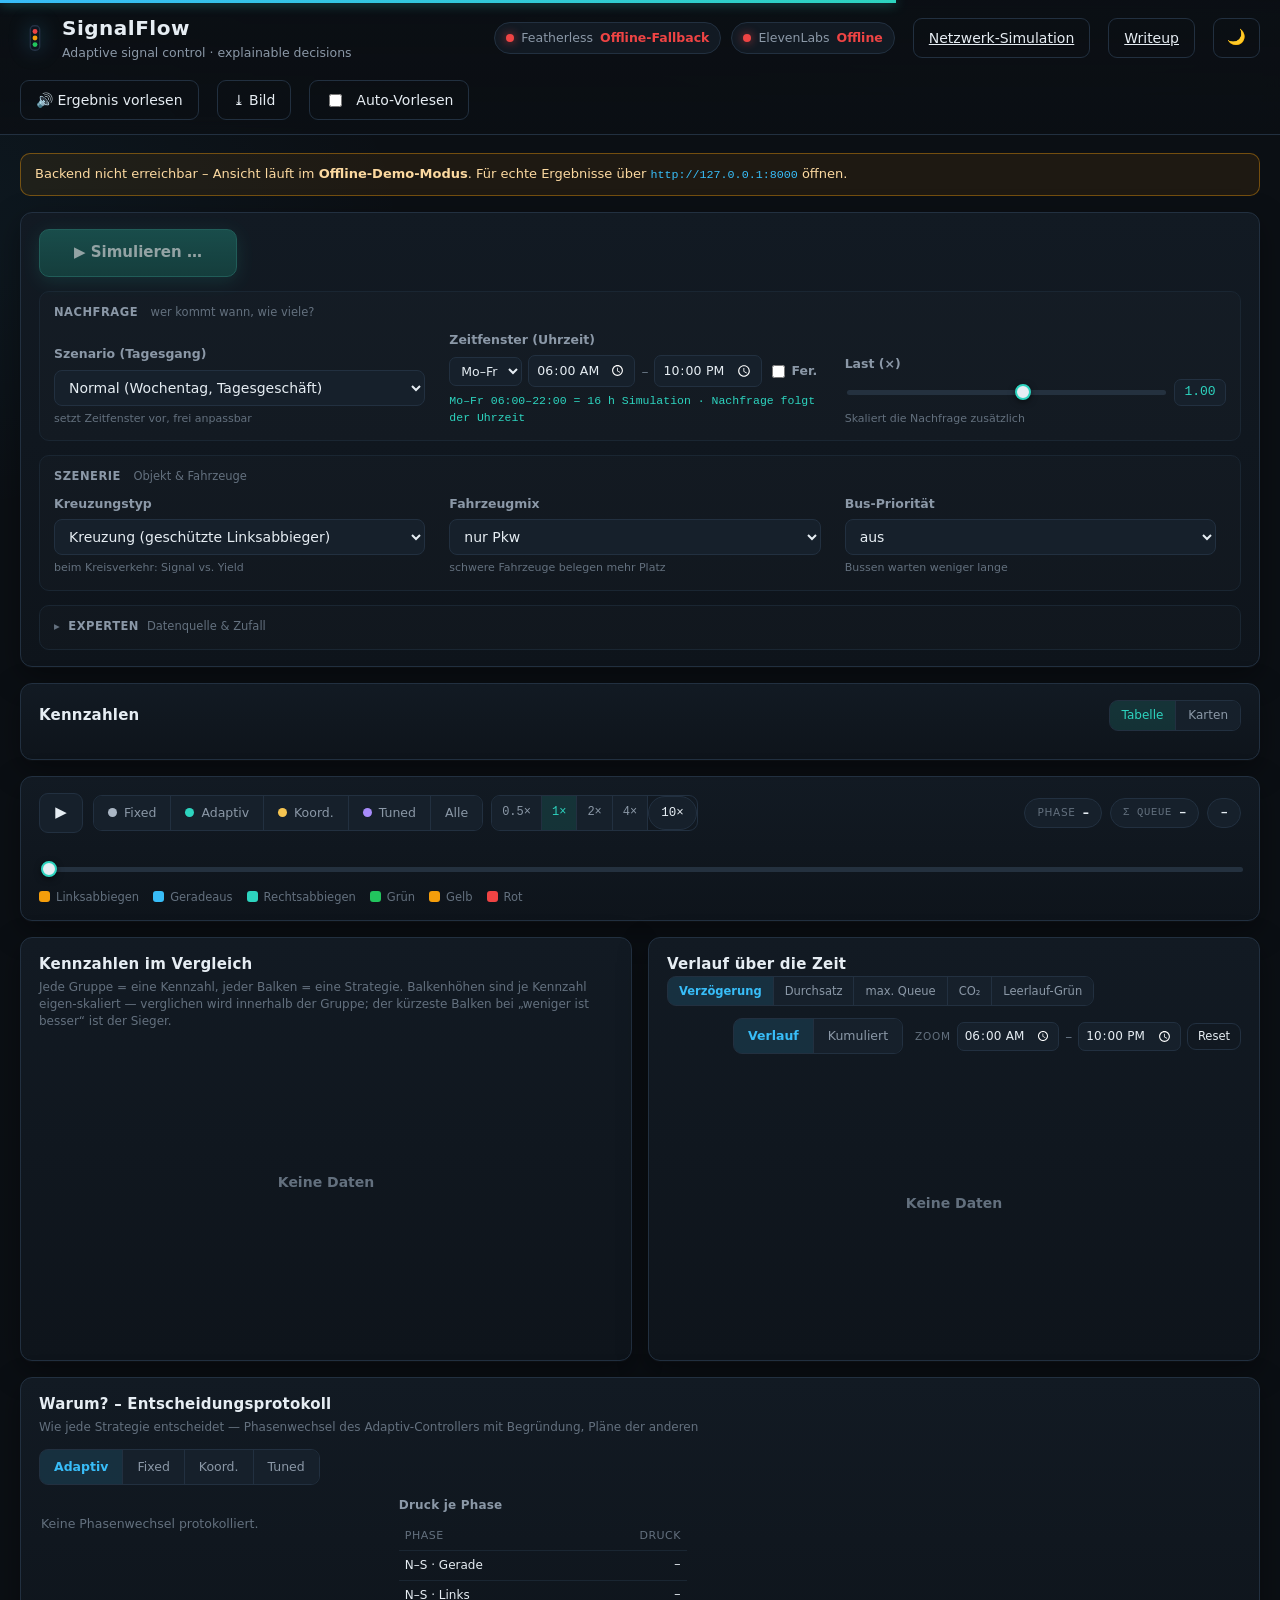
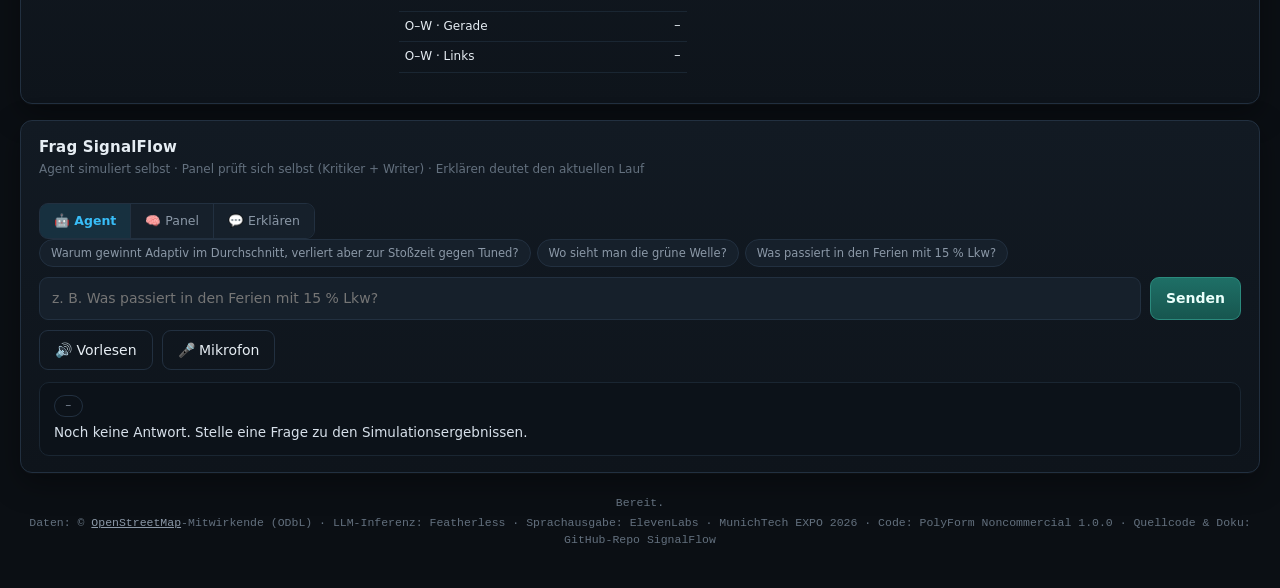
==== web/index.html @ 42717aee "Revert chart-card filter chips to canvas legends Per feedback the plain canvas legends look better; " ====
<!DOCTYPE html>
<html lang="de">
<head>
<meta charset="utf-8" />
<meta name="viewport" content="width=device-width, initial-scale=1" />
<title>SignalFlow · Adaptive Signal Control</title>
<!-- No external assets: everything is local (.css / .js), works fully offline. -->
<link rel="stylesheet" href="styles.css" />
<link rel="icon" href="data:image/svg+xml,%3Csvg xmlns='http://www.w3.org/2000/svg' viewBox='0 0 32 32'%3E%3Crect x='11' y='3' width='10' height='26' rx='4' fill='%230e1620' stroke='%23243244' stroke-width='1.5'/%3E%3Ccircle cx='16' cy='9' r='2.6' fill='%23ef4444'/%3E%3Ccircle cx='16' cy='16' r='2.6' fill='%23f59e0b'/%3E%3Ccircle cx='16' cy='23' r='2.6' fill='%2322c55e'/%3E%3C/svg%3E" />
</head>
<body>

<!-- Thin top loading indicator (shown while a simulation is running) -->
<div id="loading-bar" class="loading-bar hidden" aria-hidden="true"></div>

<!-- ============================ HEADER ============================ -->
<header class="topbar">
  <div class="brand">
    <span class="logo" aria-hidden="true">
      <svg viewBox="0 0 32 32" width="30" height="30">
        <rect x="11" y="3" width="10" height="26" rx="4" fill="#0e1620" stroke="#243244" stroke-width="1.5"/>
        <circle cx="16" cy="9"  r="2.6" fill="#ef4444"/>
        <circle cx="16" cy="16" r="2.6" fill="#f59e0b"/>
        <circle cx="16" cy="23" r="2.6" fill="#22c55e"/>
      </svg>
    </span>
    <div class="brand-text">
      <h1>SignalFlow</h1>
      <p class="sub">Adaptive signal control · explainable decisions</p>
    </div>
  </div>

  <div class="status" aria-label="Verbindungsstatus">
    <span class="badge" id="badge-featherless" title="Featherless LLM Status">
      <i class="dot"></i><span class="badge-label">Featherless</span><b class="badge-state">…</b>
    </span>
    <span class="badge" id="badge-elevenlabs" title="ElevenLabs TTS Status">
      <i class="dot"></i><span class="badge-label">ElevenLabs</span><b class="badge-state">…</b>
    </span>
  </div>

  <a class="btn ghost" href="network.html">Netzwerk-Simulation</a>
  <a class="btn ghost" href="writeup.html">Writeup</a>
  <button id="btn-theme" class="btn ghost icon" type="button" title="Farbschema wechseln">🌙</button>
  <button id="btn-speak-result" class="btn ghost" type="button">🔊 Ergebnis vorlesen</button>
  <button id="btn-export" class="btn ghost" type="button" title="Kreuzungsansicht als PNG">⤓ Bild</button>
  <label class="btn ghost" style="cursor:pointer"><input id="chk-autospeak" type="checkbox" style="vertical-align:middle;margin-right:6px" />Auto-Vorlesen</label>
</header>

<main id="main">

  <!-- Offline / error notices -->
  <div id="offline-notice" class="notice warn hidden">
    Backend nicht erreichbar – Ansicht läuft im <b>Offline-Demo-Modus</b>.
    Für echte Ergebnisse über <code>http://127.0.0.1:8000</code> öffnen.
  </div>
  <div id="sim-error" class="notice error hidden"></div>

  <!-- Two-column dashboard: simulation flow on the left, the ask panel as a
       sticky companion on the right (single column on narrow screens). -->
  <div class="dash">
  <div class="dash-main">

  <!-- ======================= CONTROL BAR ======================= -->
  <section class="panel controls" aria-label="Simulationsparameter">
    <div class="sim-row">
      <button id="btn-simulate" class="btn primary sim-run" type="button" title="Simulation mit den gewählten Einstellungen neu rechnen">
        <span class="btn-label">▶ Simulieren</span>
      </button>
      <span id="run-hint" class="run-hint hidden"></span>
    </div>

    <div class="ctl-group">
      <h3>Nachfrage <span class="grp-sub">wer kommt wann, wie viele?</span></h3>
      <div class="ctl-grid">
        <div class="control">
          <label for="ctl-scenario" title="Tagestyp: legt die Form des Tagesgangs fest (zwei Spitzen beim Berufsverkehr, Mittagshügel am Wochenende) und setzt ein passende Zeitfenster vor">Szenario (Tagesgang)</label>
          <select id="ctl-scenario">
            <option value="normal">Normal (Wochentag, Tagesgeschäft)</option>
            <option value="berufsverkehr">Berufsverkehr (Mo–Fr, 2 Spitzen)</option>
            <option value="ferien">Ferien (flau, keine Spitze)</option>
            <option value="freizeit">Wochenende (Mittagshügel)</option>
          </select>
          <span class="desc">setzt Zeitfenster vor, frei anpassbar</span>
        </div>

        <div class="control time-control">
          <label for="ctl-time-from" title="Simulierter Zeitraum: die Nachfrage folgt der echten Uhrzeit (z. B. beide Berufsverkehr-Wellen bei 07–18 Uhr). 15 min vor Start wird zum Aufwärmen simuliert, ohne dass es in die Kennzahlen fließt.">Zeitfenster (Uhrzeit)</label>
          <div class="time-row">
            <select id="ctl-dow" aria-label="Wochentag">
              <option value="wd">Mo–Fr</option>
              <option value="sa">Sa</option>
              <option value="so">So</option>
            </select>
            <input id="ctl-time-from" type="time" value="07:00" aria-label="von" />
            <span class="time-sep">–</span>
            <input id="ctl-time-to" type="time" value="18:00" aria-label="bis" />
            <label class="time-hol" title="≈ −30 % Nachfrage"><input id="ctl-holiday" type="checkbox" /> Fer.</label>
          </div>
          <span id="time-hint" class="time-hint"></span>
        </div>

        <div class="control">
          <label for="ctl-load">Last (×)</label>
          <input id="ctl-load" type="range" min="0.5" max="1.4" step="0.05" value="1.0" />
          <output id="val-load" for="ctl-load">1.00</output>
          <span class="desc">Skaliert die Nachfrage zusätzlich</span>
        </div>
      </div>
    </div>

    <div class="ctl-group">
      <h3>Szenerie <span class="grp-sub">Objekt &amp; Fahrzeuge</span></h3>
      <div class="ctl-grid">
        <div class="control">
          <label for="ctl-junction">Kreuzungstyp</label>
          <select id="ctl-junction">
            <option value="cross4">Kreuzung (geschützte Linksabbieger)</option>
            <option value="cross4_permissive">Kreuzung (permissive Linksabbieger)</option>
            <option value="t3">T-Kreuzung (3 Arme)</option>
            <option value="roundabout">Kreisverkehr (unsignalisiert)</option>
          </select>
          <span class="desc">beim Kreisverkehr: Signal vs. Yield</span>
        </div>

        <div class="control">
          <label for="ctl-mix">Fahrzeugmix</label>
          <select id="ctl-mix">
            <option value="car">nur Pkw</option>
            <option value="city">Stadt (Pkw/Van/Lkw/Bus)</option>
            <option value="truck">Lkw-lastig</option>
          </select>
          <span class="desc">schwere Fahrzeuge belegen mehr Platz</span>
        </div>

        <div class="control">
          <label for="ctl-tsp">Bus-Priorität</label>
          <select id="ctl-tsp">
            <option value="off">aus</option>
            <option value="on">an (TSP)</option>
          </select>
          <span class="desc">Bussen warten weniger lange</span>
        </div>
      </div>
    </div>

    <details class="ctl-group expert">
      <summary>Experten <span class="grp-sub">Datenquelle &amp; Zufall</span></summary>
      <div class="ctl-grid">
        <div class="control">
          <label for="ctl-source">Datenquelle</label>
          <select id="ctl-source">
            <option value="model">Modell (Poisson)</option>
            <option value="csv">Sensor-Feed (CSV)</option>
          </select>
          <span class="desc">Zähler-Statt-Generator: CSV möglich</span>
        </div>

        <div class="control">
          <label for="ctl-seed">Seed</label>
          <input id="ctl-seed" type="range" min="1" max="999" step="1" value="42" />
          <output id="val-seed" for="ctl-seed">42</output>
          <span class="desc">gleicher Seed = gleicher Zufall</span>
        </div>
      </div>
    </details>
  </section>

  <!-- ========================== KPIs ========================== -->
  <section class="panel kpi-panel" aria-label="Kennzahlen">
    <div class="kpi-head">
      <h2>Kennzahlen</h2>
      <div class="kpi-view" role="group" aria-label="Kennzahl-Ansicht">
        <button class="kpi-view-btn" data-view="table" type="button" title="Kompakte Matrix">Tabelle</button>
        <button class="kpi-view-btn" data-view="cards" type="button" title="Status-Karten">Karten</button>
      </div>
    </div>
    <div class="kpi-grid" id="kpi-grid">
      <!-- KPI cards are created by app.js so IDs always stay in sync -->
    </div>
    <div class="kpi-table-wrap" id="kpi-table-wrap" hidden></div>
  </section>

  <!-- ====================== CANVAS VIEWER ====================== -->
  <section class="panel viewer" aria-label="Kreuzung – Animation">
    <div class="viewer-bar">
      <div class="transport">
        <button id="btn-play" class="btn icon" type="button" title="Play/Pause">▶</button>

        <div class="modes policy-modes" role="group" aria-label="Strategien ein- und ausblenden">
          <button class="mode-btn pol-btn" data-pol="fixed" type="button"
                  title="Fixed-Time: fester Signalplan, reagiert nicht auf Verkehr"><i class="pdot" style="background:#aab6c4"></i>Fixed</button>
          <button class="mode-btn pol-btn" data-pol="adaptive" type="button"
                  title="Adaptive (Max-Pressure): Phasen folgen dem live Warteschlangen-Druck"><i class="pdot" style="background:#2dd4bf"></i>Adaptiv</button>
          <button class="mode-btn pol-btn" data-pol="coordinated" type="button"
                  title="Koord. (grüne Welle): Korridor-Takt 90 s, Splits zugunsten der Hauptachse"><i class="pdot" style="background:#f5c451"></i>Koord.</button>
          <button class="mode-btn pol-btn" data-pol="tuned" type="button"
                  title="Tuned: Webster-Pläne aus Stopp-Linien-Zählungen, je Tageszeit"><i class="pdot" style="background:#a78bfa"></i>Tuned</button>
          <button class="mode-btn pol-btn all" data-pol="all" type="button" title="Alle vier Strategien anzeigen">Alle</button>
        </div>

        <div class="speeds" role="group" aria-label="Geschwindigkeit">
          <button class="speed-btn" data-speed="0.5" type="button">0.5×</button>
          <button class="speed-btn active" data-speed="1" type="button">1×</button>
          <button class="speed-btn" data-speed="2" type="button">2×</button>
          <button class="speed-btn" data-speed="4" type="button">4×</button>
          <span id="speed-readout" class="pill mono" title="Simulationssekunden pro Realsekunde">10×</span>
        </div>
      </div>

      <div class="readouts">
        <span class="pill" id="pill-phase"><span class="k">Phase</span> <b id="playhead-phase">–</b></span>
        <span class="pill mono" title="Fahrzeuge insgesamt in Warteschlangen (sichtbare Strategien)"><span class="k">Σ Queue</span> <b id="playhead-queue">–</b></span>
        <span class="pill mono" id="pill-clock" title="Uhrzeit im simulierten Zeitfenster"><b id="playhead-clock">–</b></span>
      </div>
    </div>

    <div class="canvas-wrap" id="canvas-wrap" data-n="4">
      <div class="canvas-cell" id="cell-fixed">
        <div class="canvas-title">Fixed</div>
        <canvas id="canvas-fixed"></canvas>
      </div>
      <div class="canvas-cell" id="cell-adaptive">
        <div class="canvas-title">Adaptiv</div>
        <canvas id="canvas-adaptive"></canvas>
      </div>
      <div class="canvas-cell" id="cell-coordinated">
        <div class="canvas-title">Koord.</div>
        <canvas id="canvas-coordinated"></canvas>
      </div>
      <div class="canvas-cell" id="cell-tuned">
        <div class="canvas-title">Tuned</div>
        <canvas id="canvas-tuned"></canvas>
      </div>
    </div>

    <div class="scrubber">
      <input id="progress" type="range" min="0" max="100" step="0.1" value="0" aria-label="Fortschritt" />
    </div>

    <div class="legend" aria-hidden="true">
      <span><i class="sw" style="background:#f59e0b"></i>Linksabbiegen</span>
      <span><i class="sw" style="background:#38bdf8"></i>Geradeaus</span>
      <span><i class="sw" style="background:#2dd4bf"></i>Rechtsabbiegen</span>
      <span><i class="sw" style="background:#22c55e"></i>Grün</span>
      <span><i class="sw" style="background:#f59e0b"></i>Gelb</span>
      <span><i class="sw" style="background:#ef4444"></i>Rot</span>
    </div>
  </section>

  <!-- ========================= CHARTS ========================= -->
  <section class="charts">
    <div class="panel chart-panel">
      <h2>Kennzahlen im Vergleich</h2>
      <p class="panel-sub">Jede Gruppe = eine Kennzahl, jeder Balken = eine Strategie. Balkenhöhen sind je Kennzahl eigen-skaliert — verglichen wird innerhalb der Gruppe; der kürzeste Balken bei „weniger ist besser“ ist der Sieger.</p>
      <canvas id="chart-bars"></canvas>
    </div>
    <div class="panel chart-panel">
      <h2>Verlauf über die Zeit</h2>
      <div class="chart-tools">
        <div class="modes chart-metrics" role="group" aria-label="Kennzahl">
          <button class="mode-btn met-btn active" data-met="delay" type="button" title="Verzögerung: Verlauf = wartende Fahrzeuge (Rate), kumuliert = Summe (veh·s)">Verzögerung</button>
          <button class="mode-btn met-btn" data-met="throughput" type="button" title="Durchsatz: Verlauf = momentaner Fz/h, kumuliert = Ø bis Zeitpunkt t">Durchsatz</button>
          <button class="mode-btn met-btn" data-met="maxq" type="button" title="Längste Warteschlange je Zeitpunkt bzw. Rekord bis t">max. Queue</button>
          <button class="mode-btn met-btn" data-met="co2" type="button" title="CO₂-Proxy aus Leerlauf: Verlauf je Frame, kumuliert in Gramm">CO₂</button>
          <button class="mode-btn met-btn" data-met="wasted" type="button" title="Leerlauf-Grün: Grün ohne wartende Fahrzeuge — Verlauf je Frame, kumuliert in Sekunden">Leerlauf-Grün</button>
        </div>
        <div class="modes chart-mode" role="group" aria-label="Modus">
          <button class="mode-btn cmode-btn active" data-cmode="abs" type="button" title="Wert zum jeweiligen Zeitpunkt">Verlauf</button>
          <button class="mode-btn cmode-btn" data-cmode="cum" type="button" title="Aufsummiert bis zum jeweiligen Zeitpunkt">Kumuliert</button>
        </div>
        <div class="zoom-row">
          <span class="k">Zoom</span>
          <input id="zoom-from" type="time" value="06:00" aria-label="von" />
          <span class="time-sep">–</span>
          <input id="zoom-to" type="time" value="22:00" aria-label="bis" />
          <button id="zoom-reset" class="btn ghost" type="button" title="ganzes Zeitfenster">Reset</button>
        </div>
      </div>
      <canvas id="chart-delay"></canvas>
    </div>
  </section>

  <!-- ====================== DECISIONS ====================== -->
  <section class="panel decisions">
    <h2>Warum? – Entscheidungsprotokoll</h2>
    <p class="panel-sub">Wie jede Strategie entscheidet — Phasenwechsel des Adaptiv-Controllers mit Begründung, Pläne der anderen</p>
    <div class="modes dec-tabs" role="group" aria-label="Strategie-Protokoll">
      <button class="mode-btn dec-tab active" data-dec="adaptive" type="button">Adaptiv</button>
      <button class="mode-btn dec-tab" data-dec="fixed" type="button">Fixed</button>
      <button class="mode-btn dec-tab" data-dec="coordinated" type="button">Koord.</button>
      <button class="mode-btn dec-tab" data-dec="tuned" type="button">Tuned</button>
    </div>
    <div class="decisions-body">
      <div id="dec-adaptive" class="dec-view">
        <div class="dec-list-col">
          <div id="decision-legend" class="decision-legend"></div>
          <ul class="decision-list" id="decisions-list"></ul>
        </div>
        <div class="pressure-box">
          <h3>Druck je Phase</h3>
          <table class="pressures" id="pressures-table"></table>
          <div id="adaptive-stats" class="adaptive-stats"></div>
        </div>
      </div>
      <div id="dec-plan" class="plan-box" hidden></div>
    </div>
  </section>
  </div><!-- /.dash-main -->

  <aside class="dash-side">
    <section class="panel ask">
      <h2>Frag SignalFlow</h2>
      <p class="panel-sub">Agent simuliert selbst · Panel prüft sich selbst (Kritiker + Writer) · Erklären deutet den aktuellen Lauf</p>
      <div class="modes ask-mode" role="group" aria-label="Antwortmodus">
        <button class="mode-btn active" id="ask-mode-agent" type="button" title="Agent: plant Tool-Aufrufe und simuliert dafür (ca. 10 s)">🤖 Agent</button>
        <button class="mode-btn" id="ask-mode-panel" type="button" title="Panel: Analyst, Kritiker und Writer prüfen jede Zahl gegen die Tool-Ergebnisse (ca. 20 s)">🧠 Panel</button>
        <button class="mode-btn" id="ask-mode-explain" type="button" title="Erklärt den aktuellen Lauf aus dem Decision-Log (schnell)">💬 Erklären</button>
      </div>
      <div class="ask-row">
        <input id="ask-input" type="text" placeholder="z. B. Was passiert in den Ferien mit 15 % Lkw?" />
        <button id="ask-send" class="btn primary" type="button">Senden</button>
      </div>
      <div class="ask-actions">
        <button id="ask-speak" class="btn ghost" type="button" title="Antwort vorlesen">🔊 Vorlesen</button>
        <button id="ask-mic" class="btn ghost" type="button" title="Frage per Mikrofon">🎤 Mikrofon</button>
      </div>
      <details id="ask-steps" class="ask-steps" hidden>
        <summary>Werkzeugspuren des Agenten (<span id="ask-steps-n">0</span>)</summary>
        <div id="ask-steps-list" class="ask-steps-list"></div>
      </details>
      <div class="answer-box">
        <div class="answer-head">
          <span class="source-pill" id="ask-source">–</span>
        </div>
        <p id="ask-answer" class="answer-text">Noch keine Antwort. Stelle eine Frage zu den Simulationsergebnissen.</p>
      </div>
    </section>
  </aside>
  </div><!-- /.dash -->

  <footer class="foot">
    <span id="meta-info">Bereit.</span>
    <span class="foot-note">Daten: © <a href="https://www.openstreetmap.org/copyright" target="_blank" rel="noopener">OpenStreetMap</a>-Mitwirkende (ODbL) · LLM-Inferenz: Featherless · Sprachausgabe: ElevenLabs · MunichTech EXPO 2026 · Code: PolyForm Noncommercial 1.0.0 · Quellcode &amp; Doku: GitHub-Repo SignalFlow</span>
  </footer>
</main>

<script src="ask.js"></script>
<script src="app.js"></script>
</body>
</html>
---- web/styles.css ----
/* ============================================================
   SignalFlow – dark "control-room" theme
   No external fonts / assets. System font stack only.
   ============================================================ */

:root{
  --bg:        #0b0f14;
  --bg-2:      #0e141b;
  --panel:     #121a23;
  --panel-2:   #16202b;
  --line:      #223040;
  --line-soft: #1a2632;
  --txt:       #e6edf3;
  --muted:     #8b98a7;
  --faint:     #63707e;
  --accent:    #2dd4bf;   /* adaptive / teal */
  --accent-2:  #38bdf8;   /* cyan */
  --fixed:     #64748b;   /* fixed baseline / slate */
  --green:     #22c55e;
  --yellow:    #f59e0b;
  --red:       #ef4444;
  --good:      #22c55e;
  --bad:       #ef4444;
  --mono: ui-monospace, SFMono-Regular, "SF Mono", Menlo, Consolas, monospace;
  --sans: system-ui, -apple-system, "Segoe UI", Roboto, Helvetica, Arial, sans-serif;
  --radius: 12px;
  --shadow: 0 1px 0 rgba(255,255,255,.02), 0 10px 30px rgba(0,0,0,.35);
}

*{ box-sizing: border-box; }
/* the hidden attribute must always win, even over `display:grid` etc. */
[hidden]{ display:none !important; }
html,body{ margin:0; padding:0; }
body{
  background:
    radial-gradient(1200px 600px at 80% -10%, rgba(45,212,191,.07), transparent 60%),
    radial-gradient(900px 500px at -10% 10%, rgba(56,189,248,.06), transparent 60%),
    var(--bg);
  color: var(--txt);
  font-family: var(--sans);
  font-size: 14px;
  line-height: 1.45;
  -webkit-font-smoothing: antialiased;
}

/* --------------------------- light theme -------------------------------- */
/* Toggled via body[data-theme]; the canvases keep their dark "monitor"
   look either way. */
body[data-theme="light"]{
  --bg:#eef2f7; --bg-2:#e7edf4; --panel:#ffffff; --panel-2:#f1f5fa;
  --line:#d3dce7; --line-soft:#e3e9f1;
  --txt:#182430; --muted:#5b6b7d; --faint:#8798aa;
  --accent:#0d9488; --accent-2:#0369a1; --fixed:#64748b;
  --shadow: 0 1px 0 rgba(255,255,255,.6), 0 8px 24px rgba(23,42,64,.10);
  background:
    radial-gradient(1200px 600px at 80% -10%, rgba(13,148,136,.06), transparent 60%),
    radial-gradient(900px 500px at -10% 10%, rgba(3,105,161,.05), transparent 60%),
    var(--bg);
}
body[data-theme="light"] .topbar{
  background: linear-gradient(180deg, rgba(255,255,255,.96), rgba(255,255,255,.84));
}
body[data-theme="light"] .btn:hover{ border-color:#b9c6d6; background:#e9eef5; }
body[data-theme="light"] .btn.primary:hover{ background: linear-gradient(180deg, #128f83, #0e7c70); }
body[data-theme="light"] .decision-item:hover{ border-color:#b9c6d6; }
body[data-theme="light"] .answer-box,
body[data-theme="light"] .ask-steps{ background:#f4f7fb; }
body[data-theme="light"] input[type=range]{
  background: linear-gradient(90deg, var(--accent) 0%, var(--accent) var(--fill,50%), #cbd5e1 var(--fill,50%), #cbd5e1 100%);
}

h1,h2,h3{ margin:0; font-weight:650; letter-spacing:.2px; }
code{ font-family: var(--mono); font-size:.9em; color: var(--accent-2); }
.hidden{ display:none !important; }
.mono{ font-family: var(--mono); }

/* ------------------------------ header ------------------------------ */
.topbar{
  position: sticky; top:0; z-index:20;
  display:flex; align-items:center; gap:18px; flex-wrap:wrap;
  padding: 14px 20px;
  background: linear-gradient(180deg, rgba(11,15,20,.96), rgba(11,15,20,.82));
  backdrop-filter: blur(8px);
  border-bottom: 1px solid var(--line);
}
.brand{ display:flex; align-items:center; gap:12px; margin-right:auto; }
.logo{ display:grid; place-items:center; filter: drop-shadow(0 0 10px rgba(56,189,248,.25)); }
.brand-text h1{ font-size:20px; letter-spacing:.5px; }
.sub{ margin:1px 0 0; color: var(--muted); font-size:12.5px; }

.status{ display:flex; gap:10px; flex-wrap:wrap; }
.badge{
  display:inline-flex; align-items:center; gap:7px;
  padding:6px 11px; border-radius:999px;
  background: var(--panel); border:1px solid var(--line);
  font-size:12.5px; color: var(--muted); white-space:nowrap;
}
.badge b{ color: var(--txt); font-weight:600; }
.badge .dot{ width:8px; height:8px; border-radius:50%; background: var(--faint); box-shadow:0 0 0 0 transparent; transition:.2s; }
.badge.ok  .dot{ background: var(--green); box-shadow:0 0 10px rgba(34,197,94,.8); }
.badge.off .dot{ background: var(--yellow); box-shadow:0 0 10px rgba(245,158,11,.7); }
.badge.err .dot{ background: var(--red); box-shadow:0 0 10px rgba(239,68,68,.7); }
.badge.ok  b{ color: var(--green); }
.badge.off b{ color: var(--yellow); }
.badge.err b{ color: var(--red); }

/* ------------------------------ buttons ----------------------------- */
.btn{
  font:inherit; color:var(--txt); background: var(--panel-2);
  border:1px solid var(--line); border-radius:9px;
  padding:9px 15px; cursor:pointer; transition:.15s;
  display:inline-flex; align-items:center; gap:8px;
}
.btn:hover{ border-color:#2f4256; background:#1b2837; }
.btn:disabled{ opacity:.5; cursor:not-allowed; }
.btn.primary{
  background: linear-gradient(180deg, #1e6f66, #17564f);
  border-color:#2b8a7d; color:#eafffb; font-weight:600;
}
.btn.primary:hover{ background: linear-gradient(180deg, #238376, #1a6158); }
.btn.ghost{ background:transparent; }
.btn.icon{ padding:8px 13px; font-size:15px; min-width:44px; justify-content:center; }
.btn.busy .btn-label::after{ content:" …"; }
.btn.active{ border-color:var(--accent); color:var(--accent); }

/* --------------------------- layout blocks -------------------------- */
#main{ max-width:1760px; margin:0 auto; padding:18px 20px 40px; display:flex; flex-direction:column; gap:16px; }

.panel{
  background: linear-gradient(180deg, var(--panel), var(--bg-2));
  border:1px solid var(--line); border-radius: var(--radius);
  box-shadow: var(--shadow);
  padding:16px 18px;
}
.panel h2{ font-size:15px; }
.panel-sub{ margin:3px 0 12px; color:var(--faint); font-size:12px; }

/* ------------------------------ notices ----------------------------- */
.notice{ border-radius:10px; padding:11px 14px; font-size:13px; border:1px solid; }
.notice.warn{ background:rgba(245,158,11,.08); border-color:rgba(245,158,11,.4); color:#fcd9a0; }
.notice.error{ background:rgba(239,68,68,.09); border-color:rgba(239,68,68,.45); color:#ffc4c4; }

/* ----------------------------- controls ----------------------------- */
/* grouped settings: prominent run button + Nachfrage / Szenerie / Experten */
.controls{ display:flex; flex-direction:column; gap:14px; }
.sim-row{ display:flex; align-items:center; gap:12px; }
.sim-run{ align-self:flex-start; font-size:15px; padding:12px 34px; border-radius:10px; box-shadow:0 4px 18px rgba(45,212,191,.22); }
.sim-run.dirty{ box-shadow:0 0 0 2px rgba(245,196,81,.55), 0 4px 18px rgba(245,196,81,.25); }
.run-hint{ color:var(--yellow,#f5c451); font-size:12px; }
.sim-run:hover{ box-shadow:0 4px 22px rgba(45,212,191,.35); }
.sim-run.busy{ opacity:.6; pointer-events:none; }
.ctl-group{
  border:1px solid var(--line-soft); border-radius:10px; padding:12px 14px 14px;
  background:rgba(255,255,255,.012);
}
.ctl-group h3{
  font-size:11.5px; color:var(--muted); margin:0 0 10px; font-weight:600;
  letter-spacing:.5px; text-transform:uppercase;
}
.ctl-group h3 .grp-sub, .ctl-group summary .grp-sub{
  color:var(--faint); font-weight:500; text-transform:none; letter-spacing:0; margin-left:8px;
}
.ctl-group .ctl-grid{ display:grid; grid-template-columns:repeat(3, minmax(170px,1fr)); gap:14px; align-items:end; }
.ctl-group.expert summary{
  cursor:pointer; list-style:none; display:flex; align-items:center;
  font-size:11.5px; color:var(--muted); font-weight:600; letter-spacing:.5px; text-transform:uppercase;
}
.ctl-group.expert summary::-webkit-details-marker{ display:none; }
.ctl-group.expert summary::before{ content:'▸'; color:var(--faint); margin-right:8px; }
.ctl-group.expert[open] summary::before{ content:'▾'; }
.ctl-group.expert .ctl-grid{ margin-top:12px; }
.control{ display:grid; grid-template-columns: 1fr auto; gap:6px 10px; align-items:center; }
.control label{ grid-column:1 / -1; color:var(--muted); font-size:12.5px; font-weight:550; }
.control .desc{ grid-column:1 / -1; font-size:11px; color:var(--faint); line-height:1.35; }
.control output{
  font-family:var(--mono); font-size:13px; color:var(--accent);
  background:var(--panel-2); border:1px solid var(--line); border-radius:7px;
  padding:3px 9px; min-width:52px; text-align:center;
}
input[type=range]{
  -webkit-appearance:none; appearance:none; width:100%; height:5px; border-radius:4px;
  background: linear-gradient(90deg, var(--accent) 0%, var(--accent) var(--fill,50%), #24313f var(--fill,50%), #24313f 100%);
  outline:none; cursor:pointer;
}
input[type=range]::-webkit-slider-thumb{
  -webkit-appearance:none; width:16px; height:16px; border-radius:50%;
  background:#e6edf3; border:2px solid var(--accent); box-shadow:0 2px 6px rgba(0,0,0,.5); cursor:pointer;
}
input[type=range]::-moz-range-thumb{
  width:14px; height:14px; border-radius:50%; background:#e6edf3; border:2px solid var(--accent); cursor:pointer;
}
select{
  font:inherit; color:var(--txt); background:var(--panel-2);
  border:1px solid var(--line); border-radius:8px; padding:8px 10px; cursor:pointer;
}

/* -------------------------------- KPIs ------------------------------ */
.kpi-grid{ display:grid; grid-template-columns: repeat(5, 1fr); gap:14px; }
.kpi{
  background: linear-gradient(180deg, var(--panel), var(--bg-2));
  border:1px solid var(--line); border-radius: var(--radius);
  padding:13px 14px; box-shadow: var(--shadow);
  display:flex; flex-direction:column; gap:9px; min-width:0;
}
.kpi header{ display:flex; align-items:baseline; justify-content:space-between; gap:6px; }
.kpi h3{ font-size:12.5px; color:var(--muted); font-weight:550; }
.kpi .unit{ font-size:11px; color:var(--faint); font-family:var(--mono); }
.kpi-rows{ display:flex; flex-direction:column; gap:6px; }
.kpi .row{ display:flex; align-items:center; justify-content:space-between; gap:8px; }
.kpi .tag{ font-size:11px; color:var(--faint); text-transform:uppercase; letter-spacing:.6px; }
.kpi .row b{ font-family:var(--mono); font-size:16px; font-weight:600; }
.kpi .row.fixed b{ color:#aab6c4; }
.kpi .row.adaptive b{ color:var(--accent); }
/* delta pills: base styling is context-free so table and cards look identical */
.delta{
  font-family:var(--mono); font-size:12.5px; font-weight:600;
  padding:2px 8px; border-radius:999px; border:1px solid var(--line);
  display:inline-block;
}
.kpi .delta{ margin-top:auto; align-self:flex-start; }
/* cards with several badges (network: adaptive + green wave) keep them in one row */
.kpi .deltas{ display:flex; flex-wrap:wrap; gap:6px; margin-top:auto; }
.kpi .deltas .delta{ margin-top:0; }
.delta.good{ color:var(--good); border-color:rgba(34,197,94,.4); background:rgba(34,197,94,.08); }
.delta.bad{ color:var(--bad); border-color:rgba(239,68,68,.4); background:rgba(239,68,68,.08); }
.delta.neutral{ color:var(--muted); }
.delta.mid{ color:var(--yellow); border-color:rgba(245,158,11,.4); background:rgba(245,158,11,.08); }

/* Karten-Zeilen: Label | Δ (Zeilenfarbe) | Wert — bester Wert fett */
.kpi .row{ display:grid; grid-template-columns:1fr auto minmax(64px, auto); gap:8px; align-items:baseline; }
.kpi .row b{ justify-self:end; }
.kpi .row.fixed b, .kpi .row.pol-fixed b{ color:#aab6c4; }
.kpi .row.adaptive b, .kpi .row.pol-adaptive b{ color:var(--accent); }
.kpi .row.pol-coordinated b{ color:#f5c451; }
.kpi .row.pol-tuned b{ color:#a78bfa; }
.kpi .row.fixed .dlt{ color:#8d9aad; }
.kpi .row.adaptive .dlt{ color:var(--accent); opacity:.85; }

/* ------------- KPI panel: cards ⇄ compact matrix table ----------------- */
.kpi-panel{ }
.kpi-head{ display:flex; align-items:center; justify-content:space-between; gap:12px; margin-bottom:12px; }
.kpi-head h2{ font-size:15px; }
.kpi-view{ display:inline-flex; border:1px solid var(--line); border-radius:9px; overflow:hidden; }
.kpi-view-btn{
  font:inherit; font-size:12px; color:var(--muted); background:var(--panel-2);
  border:0; border-right:1px solid var(--line); padding:6px 12px; cursor:pointer;
}
.kpi-view-btn:last-child{ border-right:0; }
.kpi-view-btn:hover{ color:var(--txt); }
.kpi-view-btn.active{ background:rgba(45,212,191,.14); color:var(--accent); }
.kpi-table-wrap{ overflow-x:auto; }
table.kpi-table{ width:100%; border-collapse:collapse; font-size:13px; }
table.kpi-table th, table.kpi-table td{ padding:9px 12px; border-bottom:1px solid var(--line-soft); text-align:right; }
table.kpi-table tr:last-child th, table.kpi-table tr:last-child td{ border-bottom:0; }
table.kpi-table th:first-child, table.kpi-table td:first-child{ text-align:left; }
table.kpi-table thead th{
  color:var(--muted); font-weight:550; font-size:12px; white-space:nowrap;
}
table.kpi-table thead th.sub{
  color:var(--faint); font-size:10.5px; font-weight:500; padding-top:0; padding-bottom:6px;
}
table.kpi-table td.dltc{
  font-family:var(--mono); font-size:11.5px; padding-left:4px; white-space:nowrap;
}
table.kpi-table tr.pol-fixed td.dltc{ color:#8d9aad; }
table.kpi-table tr.pol-adaptive td.dltc{ color:var(--accent); }
table.kpi-table tr.pol-coordinated td.dltc{ color:#f5c451; }
table.kpi-table tr.pol-tuned td.dltc{ color:#a78bfa; }
table.kpi-table thead th .unit{ color:var(--faint); font-family:var(--mono); font-size:10.5px; }
table.kpi-table tbody th.pol{ color:var(--muted); font-weight:550; font-size:12.5px; white-space:nowrap; cursor:help; }
table.kpi-table tbody th.pol-adaptive{ color:var(--accent); }
table.kpi-table td.v{ font-family:var(--mono); font-size:13.5px; }
table.kpi-table td.v.adaptive-v{ color:var(--accent); }
table.kpi-table td.d{ white-space:nowrap; }
/* Strategie-Wertfarben — identisch zur Kartenansicht */
table.kpi-table tr.pol-fixed td.v{ color:#aab6c4; }
table.kpi-table tr.pol-adaptive td.v{ color:var(--accent); }
/* Koord./Tuned-Zeilen (nur Netzwerk) */
table.kpi-table tr.pol-coordinated td.v{ color:#f5c451; }
table.kpi-table tr.pol-tuned td.v{ color:#a78bfa; }
/* Δ gegenüber Fixed-Time: schlichte kleine Zahl statt Pill */
.dlt{
  font-style:normal; font-family:var(--mono); font-size:11px;
  color:var(--muted); white-space:nowrap;
}
.dlt.good{ color:var(--good); }
.dlt.mid{ color:var(--yellow); }
.dlt.bad{ color:var(--bad); }
/* Karten: Wert + Δ übereinander rechtsbündig */
.kpi .val{ display:flex; flex-direction:column; align-items:flex-end; line-height:1.3; }
/* Gewinner je Kennzahl: fettester Wert der Spalte (Tabelle + Karten) */
table.kpi-table .best{ font-weight:800; }
table.kpi-table td.v.best{ text-shadow:0 0 10px rgba(230,237,243,.22); }
.kpi .row b.best{ font-weight:800; text-shadow:0 0 12px rgba(45,212,191,.35); }

/* ------------------------------ viewer ------------------------------ */
.viewer{ padding-bottom:14px; }
/* eine Zeile, kein Springen: Uhren/Labels sind kurz genug gehalten */
.viewer-bar{ display:flex; align-items:center; gap:12px; flex-wrap:nowrap; margin-bottom:12px; overflow:hidden; }
.transport{ display:flex; align-items:center; gap:8px; flex:0 0 auto; }
.readouts{ display:flex; gap:8px; margin-left:auto; flex:0 0 auto; }
.speeds{ display:inline-flex; border:1px solid var(--line); border-radius:9px; overflow:hidden; }
.speed-btn{
  font:inherit; font-family:var(--mono); font-size:12px; color:var(--muted);
  background:var(--panel-2); border:0; border-right:1px solid var(--line);
  padding:8px 10px; cursor:pointer;
}
.speed-btn:last-child{ border-right:0; }
.speed-btn:hover{ color:var(--txt); }
.speed-btn.active{ background: rgba(45,212,191,.14); color:var(--accent); }

.modes{ display:inline-flex; border:1px solid var(--line); border-radius:9px; overflow:hidden; margin-left:auto; }
.mode-btn{
  font:inherit; font-size:12.5px; color:var(--muted); background:var(--panel-2);
  border:0; border-right:1px solid var(--line); padding:8px 14px; cursor:pointer;
}
.mode-btn:last-child{ border-right:0; }
.mode-btn:hover{ color:var(--txt); }
.mode-btn.active{ background: rgba(56,189,248,.14); color:var(--accent-2); font-weight:600; }

/* Strategie-Toggles (Viewer) + Protokoll-Reiter */
.transport .modes{ margin-left:2px; }
.pdot{ display:inline-block; width:9px; height:9px; border-radius:50%; margin-right:7px; }
.policy-modes .pol-btn:disabled{ opacity:.35; cursor:not-allowed; }
.dec-tabs{ margin-left:0; margin-bottom:12px; }

/* Verlauf-Panel: Metrik-Chips + Zoom-Zeile */
.chart-tools{ display:flex; align-items:center; justify-content:space-between; gap:12px; flex-wrap:wrap; margin-bottom:10px; }
.chart-metrics{ margin-left:0; }
.chart-metrics .met-btn{ font-size:11.5px; padding:6px 11px; }
.zoom-row{ display:flex; align-items:center; gap:6px; }
.zoom-row .k{ color:var(--faint); font-size:10.5px; text-transform:uppercase; letter-spacing:.7px; }
.zoom-row input[type=time]{
  font:inherit; font-size:12px; color:var(--txt); background:var(--panel-2);
  border:1px solid var(--line); border-radius:7px; padding:4px 6px; color-scheme:dark;
}
body[data-theme="light"] .zoom-row input[type=time]{ color-scheme:light; }
.zoom-row .btn{ font-size:11.5px; padding:4px 10px; }

/* Frag-SignalFlow: Vorschlags-Chips */
.ask-chips{ display:flex; flex-wrap:wrap; gap:6px; margin:0 0 10px; }
.ask-chip{
  font:inherit; font-size:11.5px; color:var(--muted); background:var(--panel-2);
  border:1px solid var(--line); border-radius:999px; padding:5px 11px; cursor:pointer;
  text-align:left; max-width:100%; overflow:hidden; text-overflow:ellipsis; white-space:nowrap;
}
.ask-chip:hover{ color:var(--accent-2); border-color:rgba(56,189,248,.5); }
/* lokal berechnete Antwort (kein LLM beteiligt) */
.source-pill.local{ color:#7fd1a8; border-color:rgba(127,209,168,.45); background:rgba(127,209,168,.08); }

.readouts{ display:flex; gap:8px; }
.pill{
  display:inline-flex; align-items:center; gap:7px; font-size:12.5px;
  background:var(--panel-2); border:1px solid var(--line); border-radius:999px; padding:5px 12px;
}
.pill .k{ color:var(--faint); text-transform:uppercase; font-size:10.5px; letter-spacing:.7px; }
.pill b{ color:var(--txt); }

.canvas-wrap{ display:grid; grid-template-columns:1fr; gap:14px; }
.canvas-wrap[data-n="2"], .canvas-wrap[data-n="3"], .canvas-wrap[data-n="4"]{
  grid-template-columns:1fr 1fr;
}
.canvas-cell{
  position:relative; border:1px solid var(--line-soft); border-radius:10px;
  background:#0a0e13; overflow:hidden; aspect-ratio: 5 / 4;
}
.canvas-cell canvas{ display:block; width:100%; height:100%; }
.canvas-title{
  position:absolute; top:10px; left:12px; z-index:2;
  font-size:11.5px; letter-spacing:.8px; text-transform:uppercase; color:var(--muted);
  background:rgba(9,13,18,.7); border:1px solid var(--line); border-radius:999px; padding:3px 10px;
}
#cell-fixed .canvas-title{ color:#aab6c4; }
#cell-adaptive .canvas-title{ color:var(--accent); }
#cell-coordinated .canvas-title{ color:#f5c451; }
#cell-tuned .canvas-title{ color:#a78bfa; }

.scrubber{ margin-top:12px; }
.scrubber input[type=range]{
  background: linear-gradient(90deg, var(--accent-2) 0%, var(--accent-2) var(--fill,0%), #24313f var(--fill,0%), #24313f 100%);
}
.legend{ display:flex; flex-wrap:wrap; gap:14px; margin-top:12px; color:var(--faint); font-size:11.5px; }
.legend .sw{ display:inline-block; width:11px; height:11px; border-radius:3px; margin-right:6px; vertical-align:-1px; }

/* ------------------------------ charts ------------------------------ */
.charts{ display:grid; grid-template-columns:1fr 1fr; gap:16px; }
.chart-panel canvas{ display:block; width:100%; height:280px; }

/* ------------------------- bottom two panels ------------------------ */
.bottom{ display:grid; grid-template-columns: 1.15fr 1fr; gap:16px; }
.decisions-body{ display:grid; grid-template-columns: 1.2fr 1fr; gap:14px; }
.dec-view{ display:grid; grid-template-columns: 1.2fr 1fr; gap:14px; align-items:stretch; }
.dec-view .dec-list-col{ grid-column:1; min-width:0; }
.dec-view .pressure-box{ grid-column:2; display:flex; flex-direction:column; }
.dec-view .adaptive-stats{ margin-top:auto; padding-top:14px; }
/* Protokoll-Legende: Umschalt-Kategorien mit echten Anzahlungen */
.decision-legend{ display:flex; flex-wrap:wrap; gap:6px 12px; margin:0 0 10px; align-items:center; }
.decision-legend .lg{ display:inline-flex; align-items:center; gap:6px; font-size:11.5px; color:var(--muted); }
.decision-legend .lg.faint{ color:var(--faint); font-size:10.5px; }
.decision-legend .lg i{ width:9px; height:12px; border-radius:3px; display:inline-block; }
.decision-legend .lg i.cat-pressure{ background:var(--accent); }
.decision-legend .lg i.cat-empty{ background:var(--yellow); }
.decision-legend .lg i.cat-max{ background:var(--red); }
.decision-legend .lg i.cat-tsp{ background:var(--accent-2); }
/* Kategorie-Streifen + Chip je Decision-Item */
.decision-item{ position:relative; }
.decision-item::before{
  content:''; position:absolute; left:0; top:9px; bottom:9px; width:3px;
  border-radius:2px; background:var(--faint); opacity:.7;
}
.decision-item.cat-pressure::before{ background:var(--accent); opacity:1; }
.decision-item.cat-empty::before{ background:var(--yellow); opacity:1; }
.decision-item.cat-max::before{ background:var(--red); opacity:1; }
.decision-item.cat-tsp::before{ background:var(--accent-2); opacity:1; }
.decision-item .cat{
  font-size:9.5px; text-transform:uppercase; letter-spacing:.6px;
  padding:2px 8px; border-radius:999px; border:1px solid; margin-left:auto;
}
.decision-item .cat.cat-pressure{ color:var(--accent); border-color:rgba(45,212,191,.4); }
.decision-item .cat.cat-empty{ color:var(--yellow); border-color:rgba(245,158,11,.4); }
.decision-item .cat.cat-max{ color:var(--red); border-color:rgba(239,68,68,.4); }
.decision-item .cat.cat-tsp{ color:var(--accent-2); border-color:rgba(56,189,248,.4); }
/* Plan-Karte (Fixed / Koord. / Tuned im Protokoll-Reiter) */
.plan-box{ padding:2px 0; }
.plan-box[hidden]{ display:none; }
.plan-box .plan-line{ font-size:12.5px; color:var(--muted); margin:0 0 10px; }
.plan-box .plan-line b{ color:var(--txt); }
.plan-table{ width:100%; border-collapse:collapse; font-size:12.5px; }
.plan-table th, .plan-table td{ text-align:left; padding:7px 10px; border-bottom:1px solid var(--line-soft); }
.plan-table th{
  color:var(--faint); font-weight:550; font-size:11px;
  text-transform:uppercase; letter-spacing:.5px;
}
.plan-table td{ font-family:var(--mono); color:var(--txt); }
.plan-src{ font-size:11.5px; color:var(--faint); margin:10px 0 0; }
.plan-why{
  font-size:12px; color:var(--muted); line-height:1.5;
  margin:10px 0 0; padding:10px 12px;
  border:1px solid var(--line-soft); border-left:3px solid #a78bfa; border-radius:8px;
}
.plan-why b{ color:var(--txt); }
/* Adaptive-Statistik unter der Drucktabelle */
.adaptive-stats{ margin-top:14px; }
.dec-view .adaptive-stats{ margin-top:auto; }
.adaptive-stats h3{ font-size:12px; color:var(--muted); margin-bottom:8px; font-weight:550; }
.stats-table{ width:100%; border-collapse:collapse; font-size:12.5px; }
.stats-table td{ padding:6px 8px; border-bottom:1px solid var(--line-soft); color:var(--muted); }
.stats-table td:last-child{ text-align:right; font-family:var(--mono); color:var(--txt); }
.stats-table tr:last-child td{ border-bottom:0; }
.decision-list{ list-style:none; margin:0; padding:0; display:flex; flex-direction:column; gap:6px; max-height:440px; overflow:auto; }
.foot .foot-note{ display:block; margin-top:4px; color:var(--faint); font-size:11.5px; }
.foot .foot-note a{ color:var(--muted); }
.decision-item{
  border:1px solid var(--line-soft); border-radius:8px; padding:7px 10px 7px 14px;
  background:var(--panel-2); cursor:pointer; transition:.15s;
}
.decision-item:hover{ border-color:#2f4256; }
.decision-item .head{ margin-bottom:2px; }
.decision-item .head .t{ background:rgba(56,189,248,.08); border:1px solid rgba(56,189,248,.25); border-radius:6px; padding:1px 7px; }
.decision-item .swap{ font-weight:600; font-size:11.5px; }
.decision-item .why{ font-size:11.5px; line-height:1.4; }
.decision-item.active{ border-color:var(--accent); box-shadow:0 0 0 1px rgba(45,212,191,.35) inset; }
.decision-item .head{ display:flex; align-items:center; gap:8px; margin-bottom:4px; flex-wrap:wrap; }
.decision-item .t{ font-family:var(--mono); font-size:11.5px; color:var(--accent-2); }
.decision-item .swap{ font-family:var(--mono); font-size:12px; color:var(--txt); }
.decision-item .swap .arrow{ color:var(--faint); margin:0 4px; }
.decision-item .why{ font-size:12px; color:var(--muted); }
.empty{ color:var(--faint); font-size:12.5px; padding:8px 2px; }

.pressure-box h3{ font-size:12px; color:var(--muted); margin-bottom:8px; font-weight:550; }
table.pressures{ width:100%; border-collapse:collapse; font-size:12px; }
table.pressures th, table.pressures td{ padding:6px 6px; text-align:left; border-bottom:1px solid var(--line-soft); }
table.pressures th{ color:var(--faint); font-weight:500; font-size:11px; text-transform:uppercase; letter-spacing:.5px; }
table.pressures td.p{ font-family:var(--mono); text-align:right; }
table.pressures td.w{ font-family:var(--mono); color:var(--muted); text-align:right; }
table.pressures .bar{
  height:8px; border-radius:4px; opacity:.85;
  background:linear-gradient(90deg, rgba(45,212,191,.45), var(--accent));
}

/* -------------------------------- ask ------------------------------ */
.ask-row{ display:flex; gap:9px; }
.ask-row input{
  flex:1; font:inherit; color:var(--txt); background:var(--panel-2);
  border:1px solid var(--line); border-radius:9px; padding:10px 12px; outline:none;
}
.ask-row input:focus{ border-color:var(--accent-2); }
.ask-actions{ display:flex; gap:9px; margin-top:10px; }
.answer-box{ margin-top:12px; border:1px solid var(--line-soft); border-radius:10px; background:#0c1219; padding:12px 14px; }
.answer-head{ display:flex; margin-bottom:6px; }
.source-pill{
  font-size:11px; font-family:var(--mono); color:var(--muted);
  border:1px solid var(--line); border-radius:999px; padding:2px 10px;
}
.source-pill.featherless{ color:var(--green); border-color:rgba(34,197,94,.4); background:rgba(34,197,94,.08); }
.source-pill.fallback{ color:var(--yellow); border-color:rgba(245,158,11,.4); background:rgba(245,158,11,.08); }
.answer-text{ margin:0; font-size:13.5px; color:#d7e0ea; white-space:pre-wrap; }

/* collapsible agent tool trace (above the answer) */
.ask-mode{ margin:12px 0 0; }
.ask-steps{ margin-top:12px; border:1px solid var(--line-soft); border-radius:10px;
  background:#0c1219; padding:8px 12px; }
.ask-steps summary{ cursor:pointer; font-size:12px; color:var(--muted); user-select:none; }
.ask-steps summary:hover{ color:var(--txt); }
.ask-steps-list{ display:flex; flex-direction:column; gap:8px; margin-top:8px; }
.ask-step{ border:1px solid var(--line-soft); border-radius:8px; padding:7px 9px;
  background:var(--panel-2); }
.ask-step-head{ display:flex; align-items:center; gap:8px; flex-wrap:wrap; }
.ask-step-tool{ font-family:var(--mono); font-size:11px; color:var(--accent);
  border:1px solid rgba(45,212,191,.35); border-radius:999px; padding:1px 8px; }
.ask-step-head code{ font-size:11px; color:var(--muted); word-break:break-all; }
.ask-step-digest{ margin-top:4px; font-size:12px; color:#c4d0dc; }
.ask-step.step-error{ border-color:rgba(239,68,68,.4); }
.ask-step.step-error .ask-step-digest{ color:var(--red); }
.ask-step-note{ font-size:11.5px; color:var(--yellow); }

/* ------------------------- dashboard split -------------------------- */
/* Simulation flow on the left, "Frag SignalFlow" as a sticky companion on
   the right (junction page). The network page mirrors this via .net-top. */
.dash{ display:grid; grid-template-columns:minmax(0,1fr) 400px; gap:16px; align-items:start; }
.dash-main{ display:flex; flex-direction:column; gap:16px; min-width:0; }
.dash-side{ position:sticky; top:74px; }
@media (max-width:1400px){
  .dash{ grid-template-columns:1fr; }
  .dash-side{ position:static; }
}

/* ------------------------------ footer ----------------------------- */
.foot{ color:var(--faint); font-size:11.5px; text-align:center; padding:6px 0 0; font-family:var(--mono); }

/* --------------------------- loading bar --------------------------- */
.loading-bar{
  position:fixed; top:0; left:0; height:3px; width:0%; z-index:50;
  background: linear-gradient(90deg, var(--accent-2), var(--accent));
  box-shadow:0 0 12px rgba(45,212,191,.7);
  transition: width .25s ease, opacity .4s ease;
}
.loading-bar.running{ width:70%; }
.loading-bar.done{ width:100%; opacity:0; }

/* ---------------------------- responsive --------------------------- */
@media (max-width:1100px){
  .ctl-group .ctl-grid{ grid-template-columns: repeat(2, 1fr); }
  .kpi-grid{ grid-template-columns: repeat(3, 1fr); }
  .charts{ grid-template-columns:1fr; }
  .bottom{ grid-template-columns:1fr; }
}
@media (max-width:720px){
  .ctl-group .ctl-grid{ grid-template-columns: 1fr; }
  .kpi-grid{ grid-template-columns: repeat(2, 1fr); }
  .canvas-wrap[data-n="2"], .canvas-wrap[data-n="3"], .canvas-wrap[data-n="4"]{
    grid-template-columns:1fr;
  }
  .decisions-body, .dec-view{ grid-template-columns:1fr; }
  .modes{ margin-left:0; }
  .brand-text h1{ font-size:18px; }
}

/* Tageszeit-Fenster (junction): wählt Szenario + Last automatisch */
.time-row{ display:flex; align-items:center; gap:6px; flex-wrap:wrap; grid-column:1 / -1; }
.time-row select, .time-row input[type=time]{
  font:inherit; font-size:12.5px; color:var(--txt); background:var(--panel-2);
  border:1px solid var(--line); border-radius:7px; padding:5px 7px;
  color-scheme:dark;
}
.time-sep{ color:var(--faint); }
.time-hol{ display:flex; align-items:center; gap:4px; font-size:12px; color:var(--muted); white-space:nowrap; }
.time-hint{ grid-column:1 / -1; font-size:11.5px; color:var(--accent); font-family:var(--mono); }

/* scenario preset buttons in the control bar */
.presets{ display:flex; flex-wrap:wrap; gap:6px; }
.presets .preset{ font-size:12px; padding:4px 9px; }
.presets .preset.active{ border-color:var(--accent,#38bdf8); color:var(--accent,#38bdf8); }
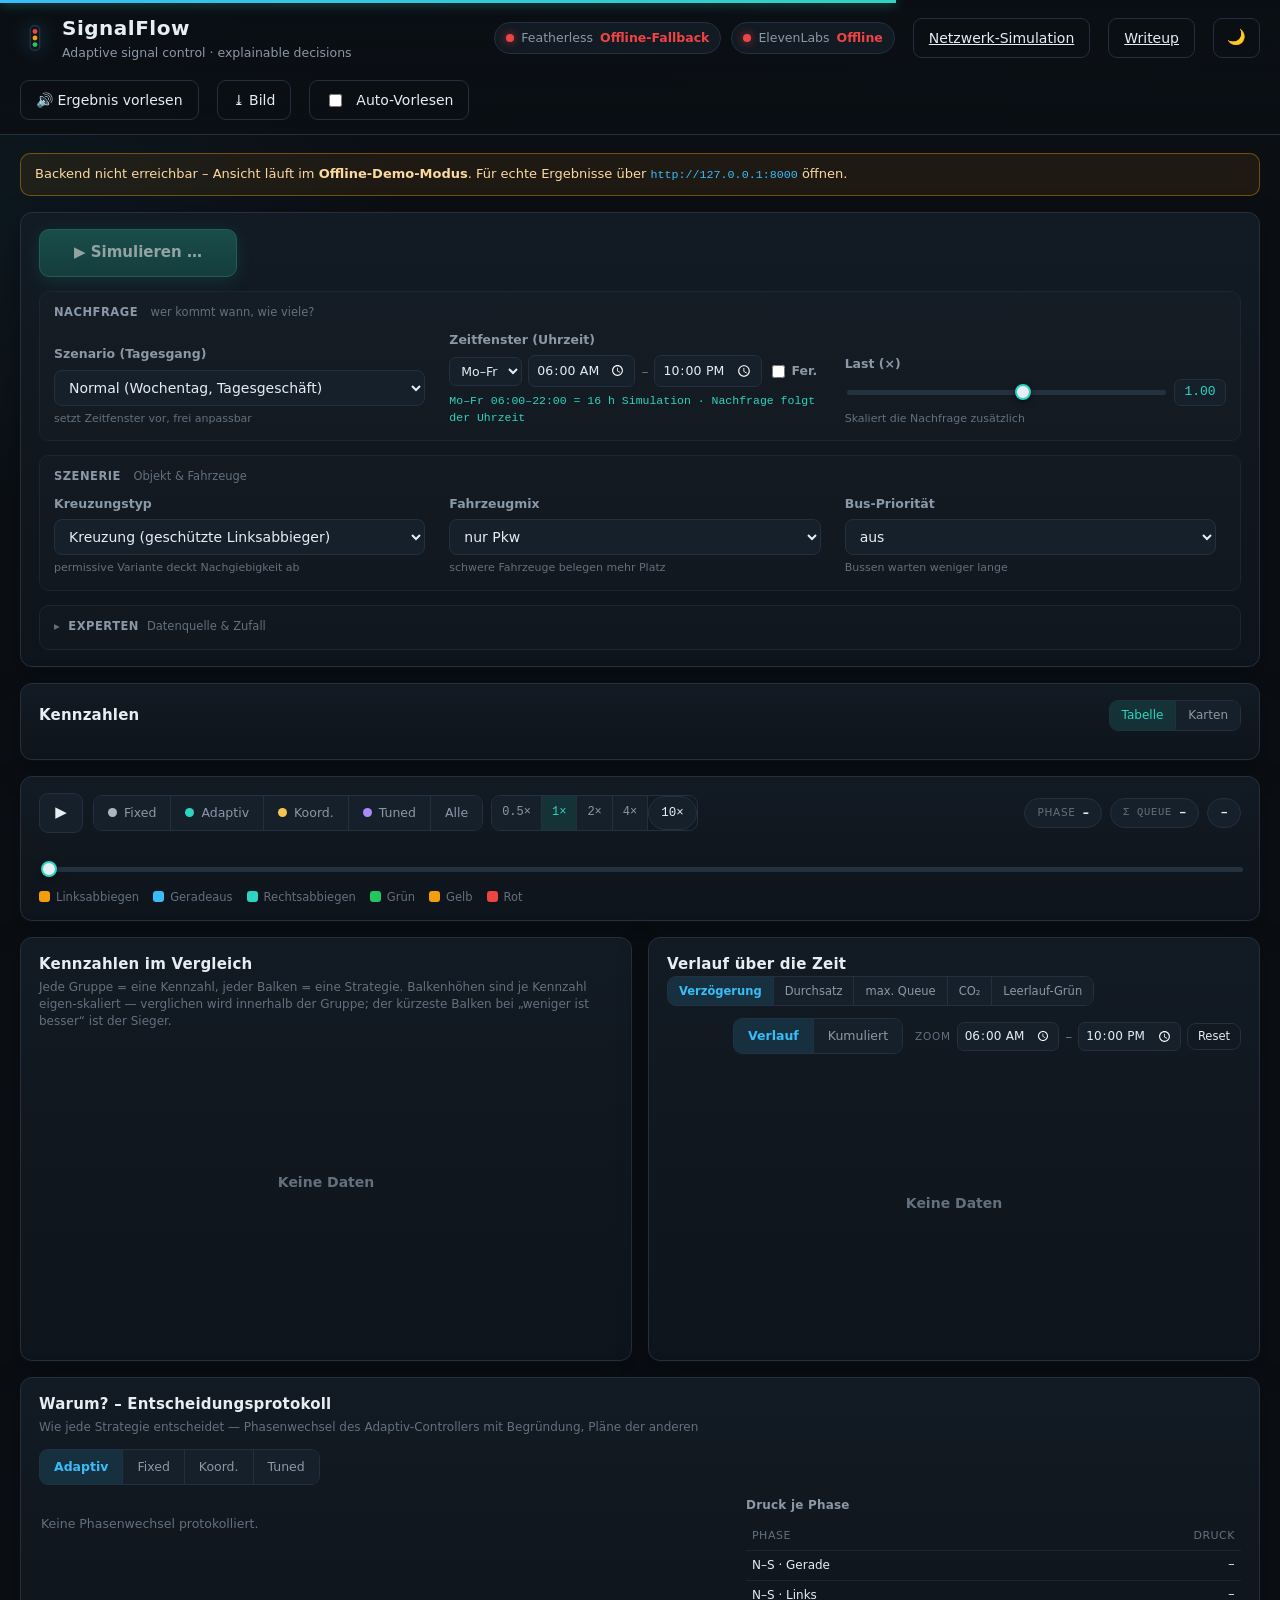
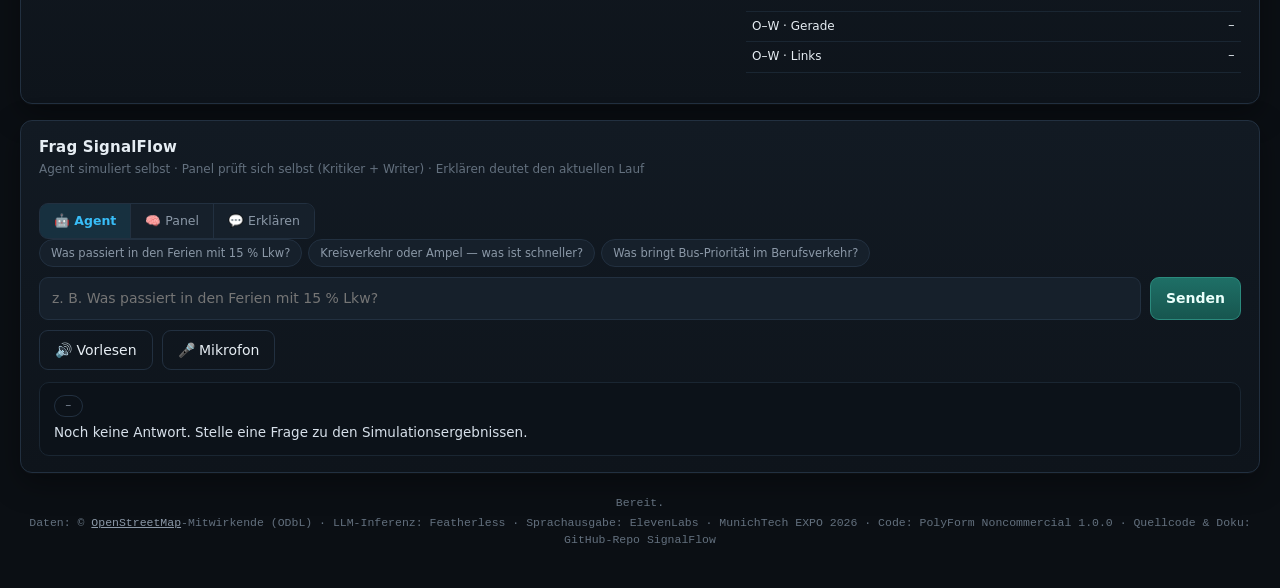
==== commit 95810a97: "Fix decisions panel: adaptive view now uses the full card width .decisions-body was itself a 2-colum" ====
--- a/web/index.html
+++ b/web/index.html
@@ -118,9 +118,11 @@
             <option value="cross4">Kreuzung (geschützte Linksabbieger)</option>
             <option value="cross4_permissive">Kreuzung (permissive Linksabbieger)</option>
             <option value="t3">T-Kreuzung (3 Arme)</option>
-            <option value="roundabout">Kreisverkehr (unsignalisiert)</option>
-          </select>
-          <span class="desc">beim Kreisverkehr: Signal vs. Yield</span>
+            <!-- Kreisverkehr bewusst ausgeblendet (Vision: Signal vs. Yield auf
+                 Netzwerkebene) — Engine bleibt implementiert und getestet -->
+            <option value="roundabout" hidden>Kreisverkehr (unsignalisiert)</option>
+          </select>
+          <span class="desc">permissive Variante deckt Nachgiebigkeit ab</span>
         </div>
 
         <div class="control">
--- a/web/styles.css
+++ b/web/styles.css
@@ -388,8 +388,12 @@
 
 /* ------------------------- bottom two panels ------------------------ */
 .bottom{ display:grid; grid-template-columns: 1.15fr 1fr; gap:16px; }
-.decisions-body{ display:grid; grid-template-columns: 1.2fr 1fr; gap:14px; }
-.dec-view{ display:grid; grid-template-columns: 1.2fr 1fr; gap:14px; align-items:stretch; }
+/* außen block: der Adaptiv-View darf die volle Kartenbreite nutzen — die
+   zweite Grid-Spur gehört allein den (ausgeblendeten) Plan-Karten */
+.decisions-body{ display:block; }
+.dec-view{ display:grid; grid-template-columns: 1.4fr 1fr; gap:14px; align-items:stretch; width:100%; }
+/* Plan-Karten (Fixed/Koord./Tuned) nutzen die volle Kartenbreite */
+.dec-view .plan-box, .decisions-body .plan-box{ grid-column: 1 / -1; }
 .dec-view .dec-list-col{ grid-column:1; min-width:0; }
 .dec-view .pressure-box{ grid-column:2; display:flex; flex-direction:column; }
 .dec-view .adaptive-stats{ margin-top:auto; padding-top:14px; }
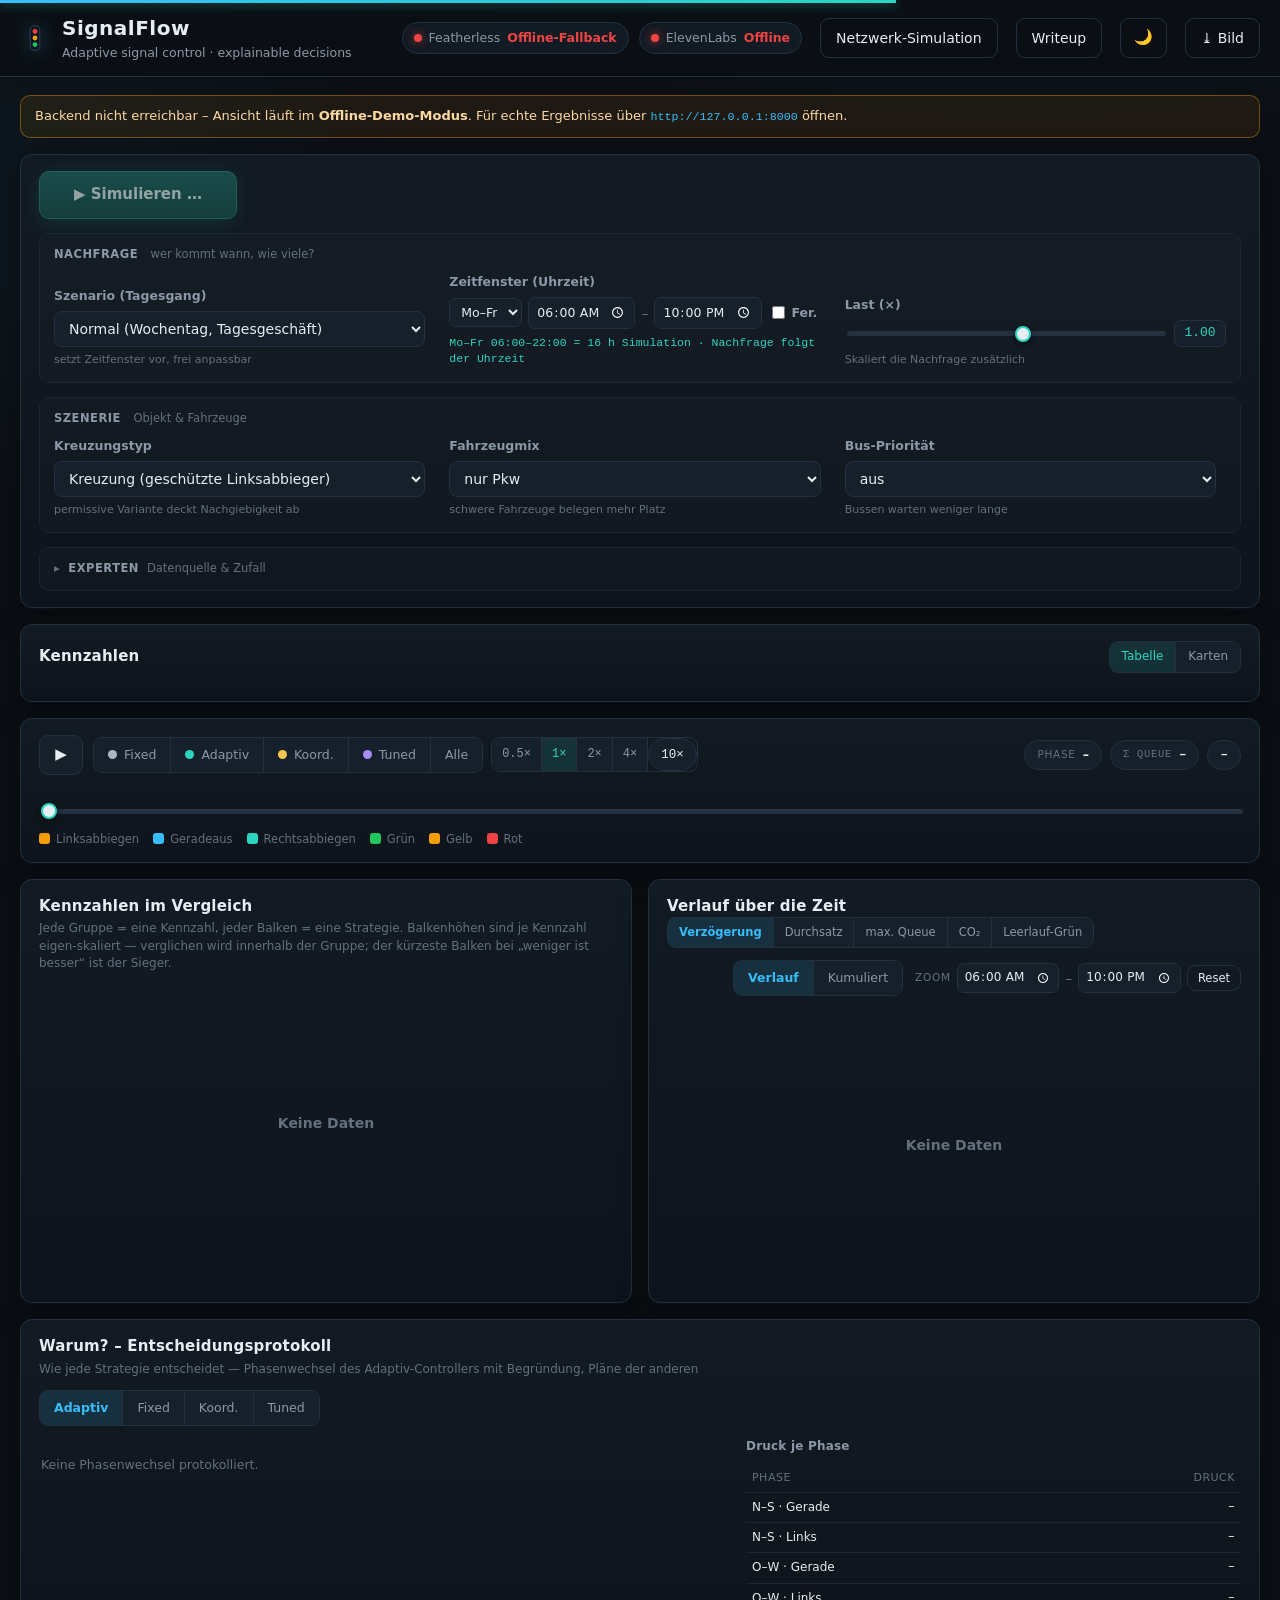
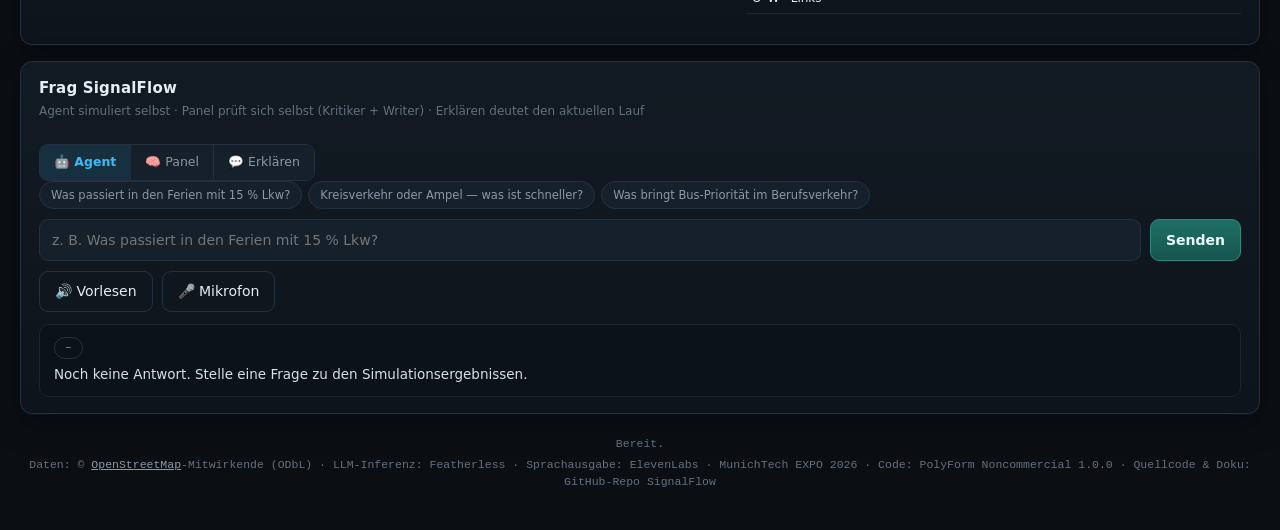
==== commit 400d9719: "Einzelkreuzung verbessert: vier Strategien, echte Tageszeit, RiLSA-Grenzen Junction dashboard (and s" ====
--- a/web/index.html
+++ b/web/index.html
@@ -42,9 +42,7 @@
   <a class="btn ghost" href="network.html">Netzwerk-Simulation</a>
   <a class="btn ghost" href="writeup.html">Writeup</a>
   <button id="btn-theme" class="btn ghost icon" type="button" title="Farbschema wechseln">🌙</button>
-  <button id="btn-speak-result" class="btn ghost" type="button">🔊 Ergebnis vorlesen</button>
   <button id="btn-export" class="btn ghost" type="button" title="Kreuzungsansicht als PNG">⤓ Bild</button>
-  <label class="btn ghost" style="cursor:pointer"><input id="chk-autospeak" type="checkbox" style="vertical-align:middle;margin-right:6px" />Auto-Vorlesen</label>
 </header>
 
 <main id="main">
--- a/web/styles.css
+++ b/web/styles.css
@@ -111,6 +111,7 @@
   padding:9px 15px; cursor:pointer; transition:.15s;
   display:inline-flex; align-items:center; gap:8px;
 }
+a.btn{ text-decoration:none; }   /* Topbar-Links nicht unterstreichen */
 .btn:hover{ border-color:#2f4256; background:#1b2837; }
 .btn:disabled{ opacity:.5; cursor:not-allowed; }
 .btn.primary{
@@ -394,7 +395,15 @@
 .dec-view{ display:grid; grid-template-columns: 1.4fr 1fr; gap:14px; align-items:stretch; width:100%; }
 /* Plan-Karten (Fixed/Koord./Tuned) nutzen die volle Kartenbreite */
 .dec-view .plan-box, .decisions-body .plan-box{ grid-column: 1 / -1; }
-.dec-view .dec-list-col{ grid-column:1; min-width:0; }
+.dec-view .dec-list-col{ grid-column:1; min-width:0; position:relative; }
+/* Scrollbalken unsichtbar, Wheel-Scroll bleibt; Fade deutet mehr Inhalt an */
+.dec-list-col.scrollable::after{
+  content:''; position:absolute; left:10px; right:1px; bottom:0; height:30px;
+  background:linear-gradient(180deg, transparent, var(--panel));
+  pointer-events:none;
+}
+.decision-list{ scrollbar-width:none; -ms-overflow-style:none; }
+.decision-list::-webkit-scrollbar{ width:0; height:0; display:none; }
 .dec-view .pressure-box{ grid-column:2; display:flex; flex-direction:column; }
 .dec-view .adaptive-stats{ margin-top:auto; padding-top:14px; }
 /* Protokoll-Legende: Umschalt-Kategorien mit echten Anzahlungen */
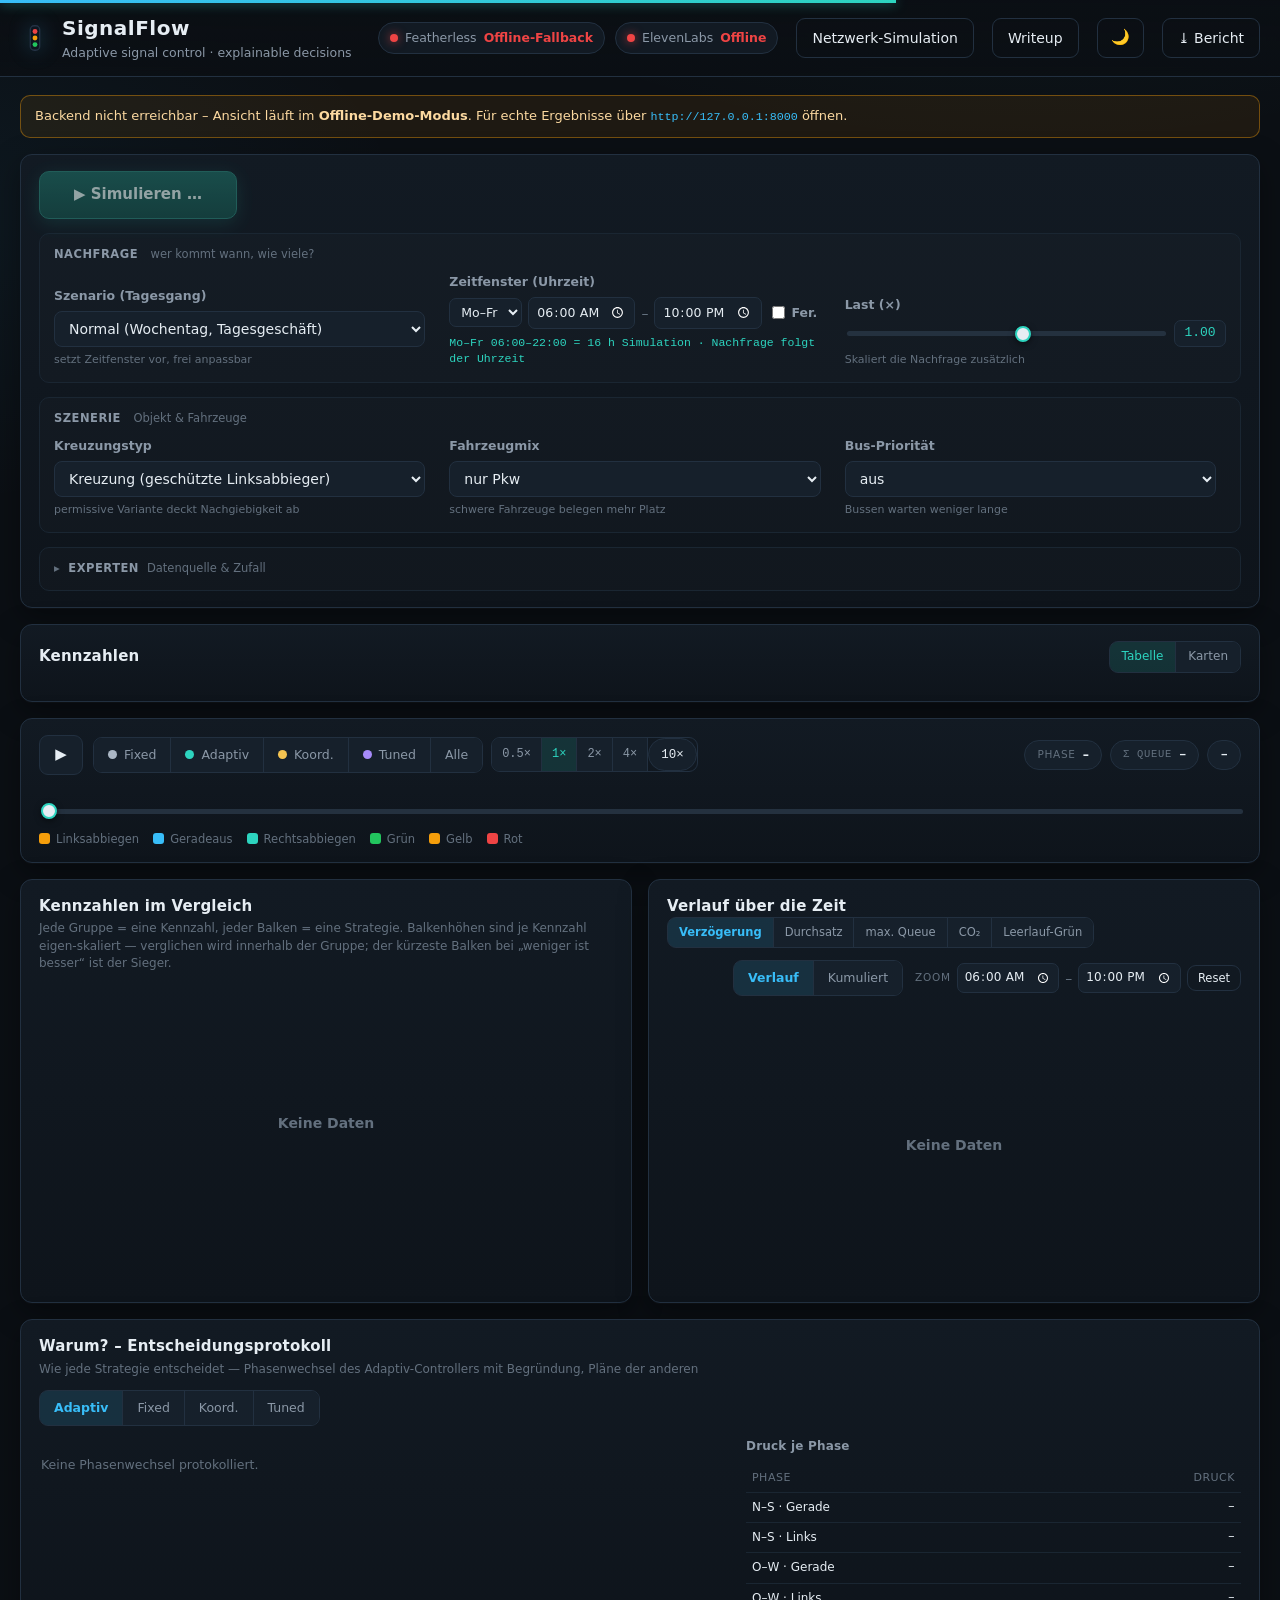
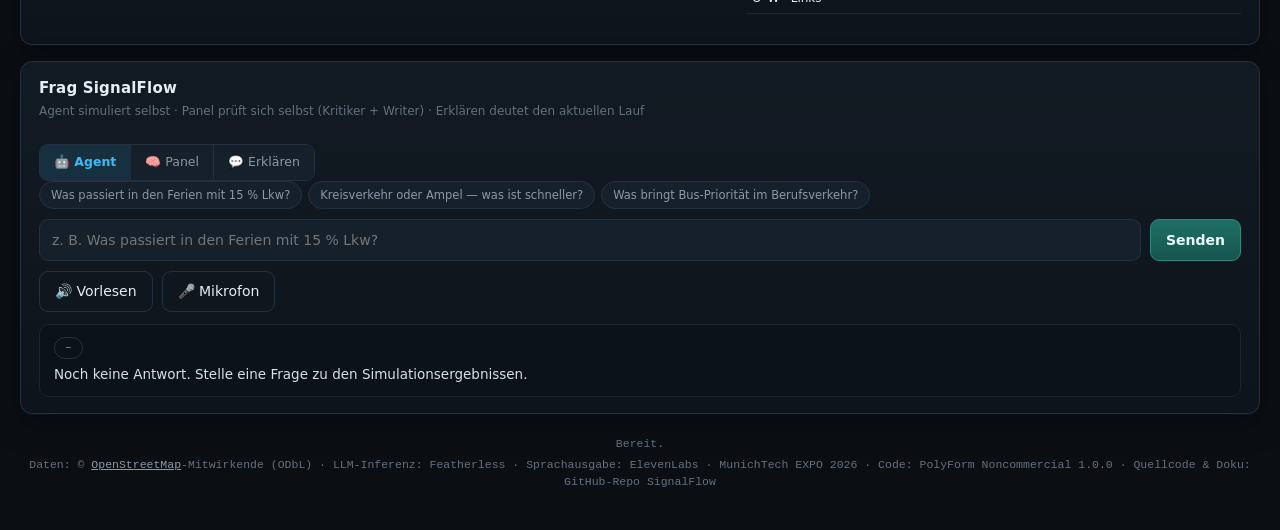
==== commit dcce9141: "PDF report export + KPI table header fix - 'Bild' export becomes 'Bericht': a dynamically generated " ====
--- a/web/index.html
+++ b/web/index.html
@@ -42,7 +42,7 @@
   <a class="btn ghost" href="network.html">Netzwerk-Simulation</a>
   <a class="btn ghost" href="writeup.html">Writeup</a>
   <button id="btn-theme" class="btn ghost icon" type="button" title="Farbschema wechseln">🌙</button>
-  <button id="btn-export" class="btn ghost" type="button" title="Kreuzungsansicht als PNG">⤓ Bild</button>
+  <button id="btn-export" class="btn ghost" type="button" title="PDF-Abhandlung der aktuellen Simulation (Randbedingungen, Kennzahlen, Strategien)">⤓ Bericht</button>
 </header>
 
 <main id="main">
@@ -346,6 +346,7 @@
 </main>
 
 <script src="ask.js"></script>
+<script src="report.js"></script>
 <script src="app.js"></script>
 </body>
 </html>
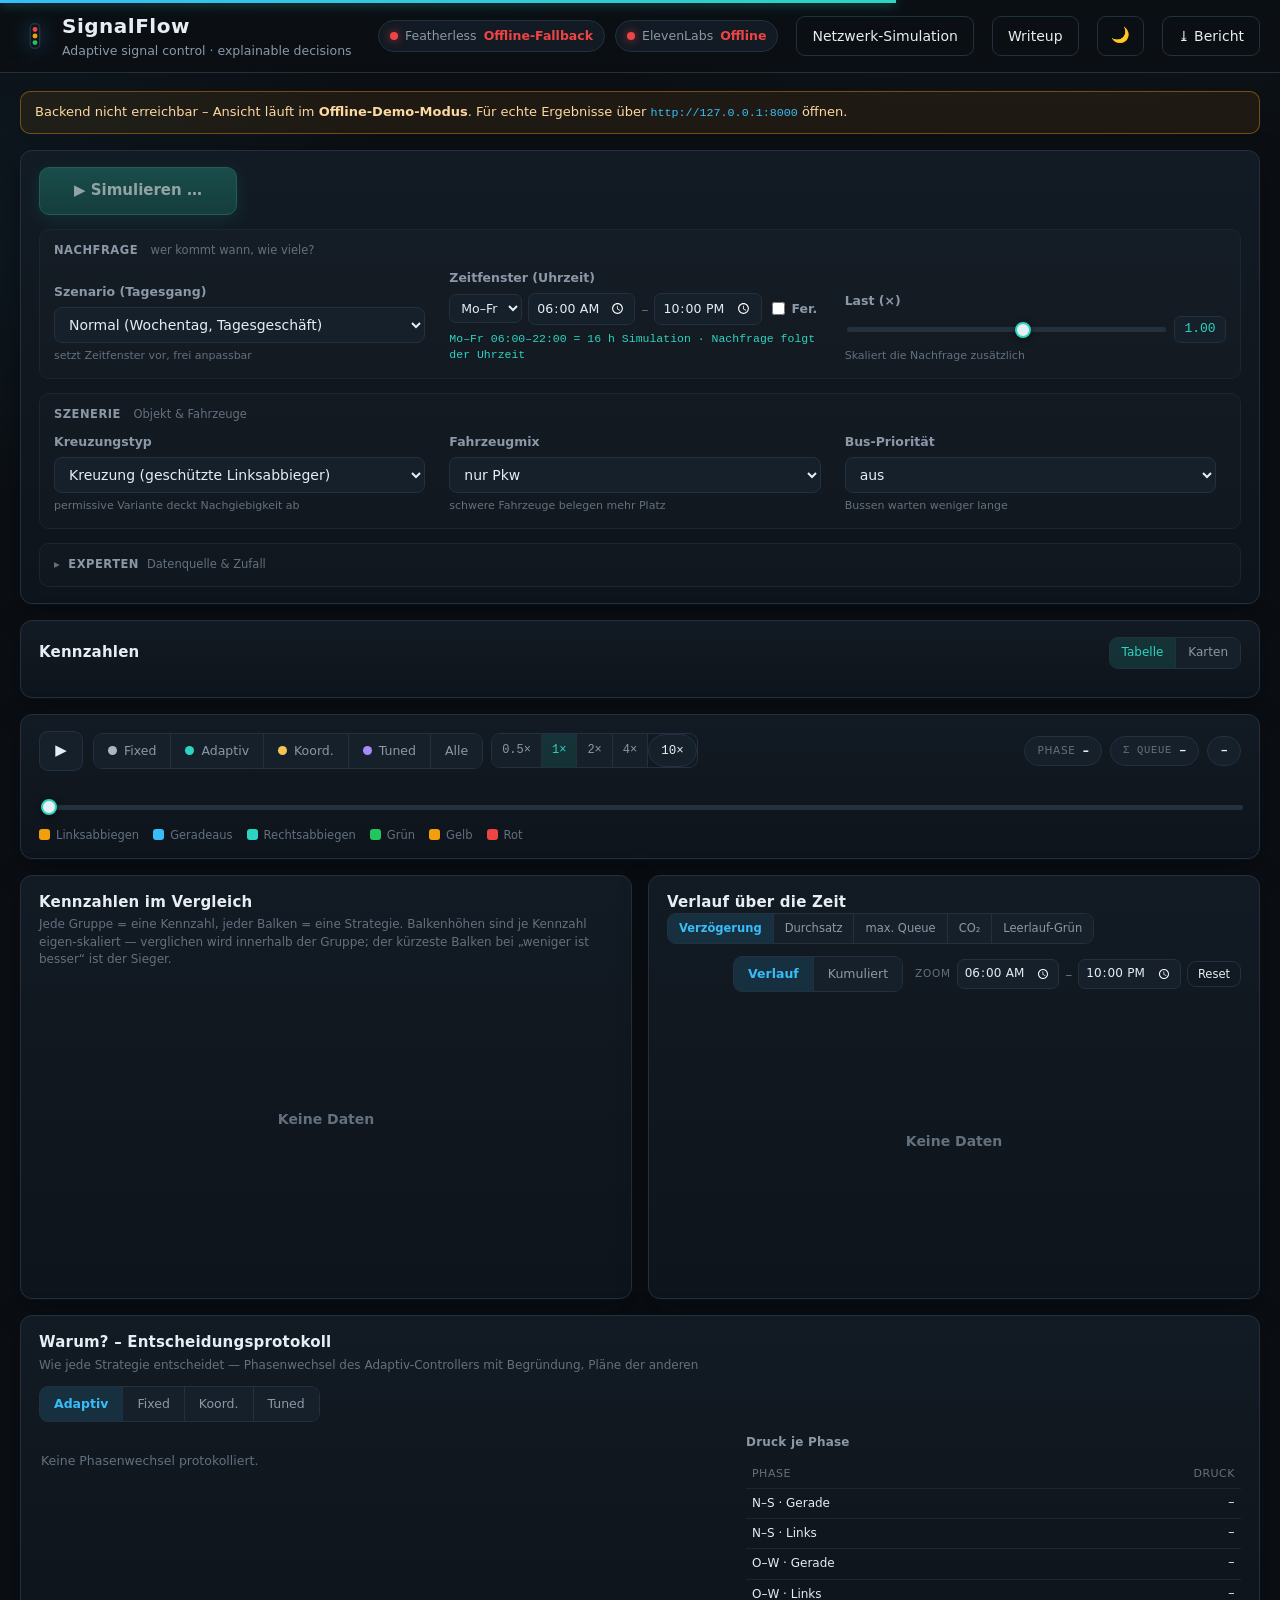
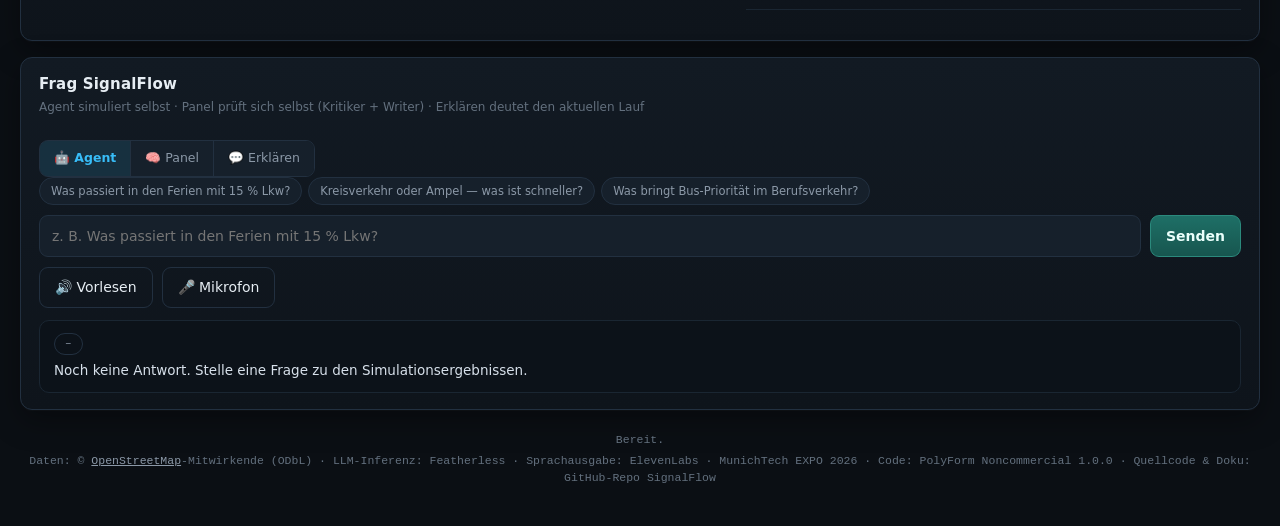
==== commit a2a581f7: "Topbar aligned to content width; decision categories in plain language The topbar inner row now shar" ====
--- a/web/index.html
+++ b/web/index.html
@@ -15,6 +15,7 @@
 
 <!-- ============================ HEADER ============================ -->
 <header class="topbar">
+ <div class="topbar-inner">
   <div class="brand">
     <span class="logo" aria-hidden="true">
       <svg viewBox="0 0 32 32" width="30" height="30">
@@ -43,6 +44,7 @@
   <a class="btn ghost" href="writeup.html">Writeup</a>
   <button id="btn-theme" class="btn ghost icon" type="button" title="Farbschema wechseln">🌙</button>
   <button id="btn-export" class="btn ghost" type="button" title="PDF-Abhandlung der aktuellen Simulation (Randbedingungen, Kennzahlen, Strategien)">⤓ Bericht</button>
+ </div>
 </header>
 
 <main id="main">
--- a/web/styles.css
+++ b/web/styles.css
@@ -77,11 +77,16 @@
 /* ------------------------------ header ------------------------------ */
 .topbar{
   position: sticky; top:0; z-index:20;
-  display:flex; align-items:center; gap:18px; flex-wrap:wrap;
-  padding: 14px 20px;
+  padding: 12px 0;
   background: linear-gradient(180deg, rgba(11,15,20,.96), rgba(11,15,20,.82));
   backdrop-filter: blur(8px);
   border-bottom: 1px solid var(--line);
+}
+/* Inhalt der Topbar so breit wie der Seiteninhalt -> 'SignalFlow' steht
+   ungefaehr ueber dem Simulieren-Button statt am linken Rand */
+.topbar-inner{
+  width:100%; max-width:1760px; margin:0 auto; padding:0 20px;
+  display:flex; align-items:center; gap:18px; flex-wrap:wrap;
 }
 .brand{ display:flex; align-items:center; gap:12px; margin-right:auto; }
 .logo{ display:grid; place-items:center; filter: drop-shadow(0 0 10px rgba(56,189,248,.25)); }
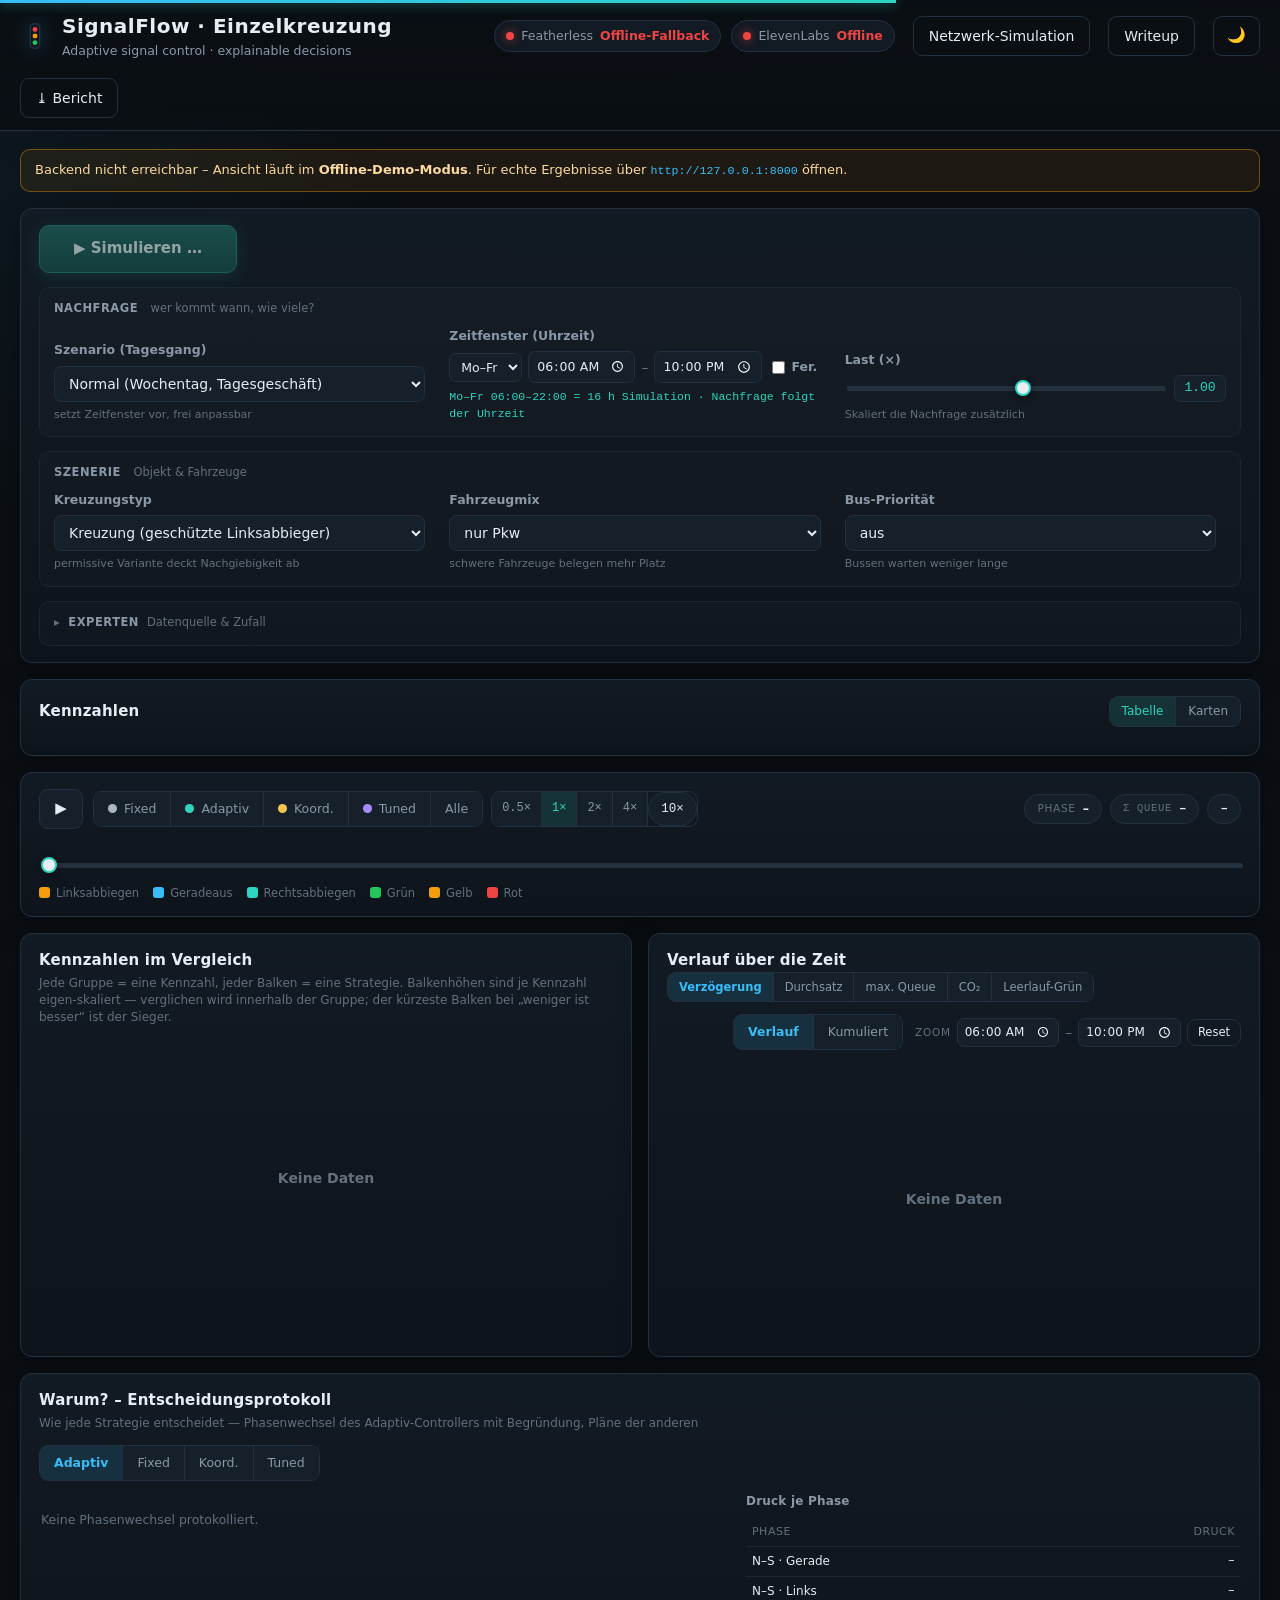
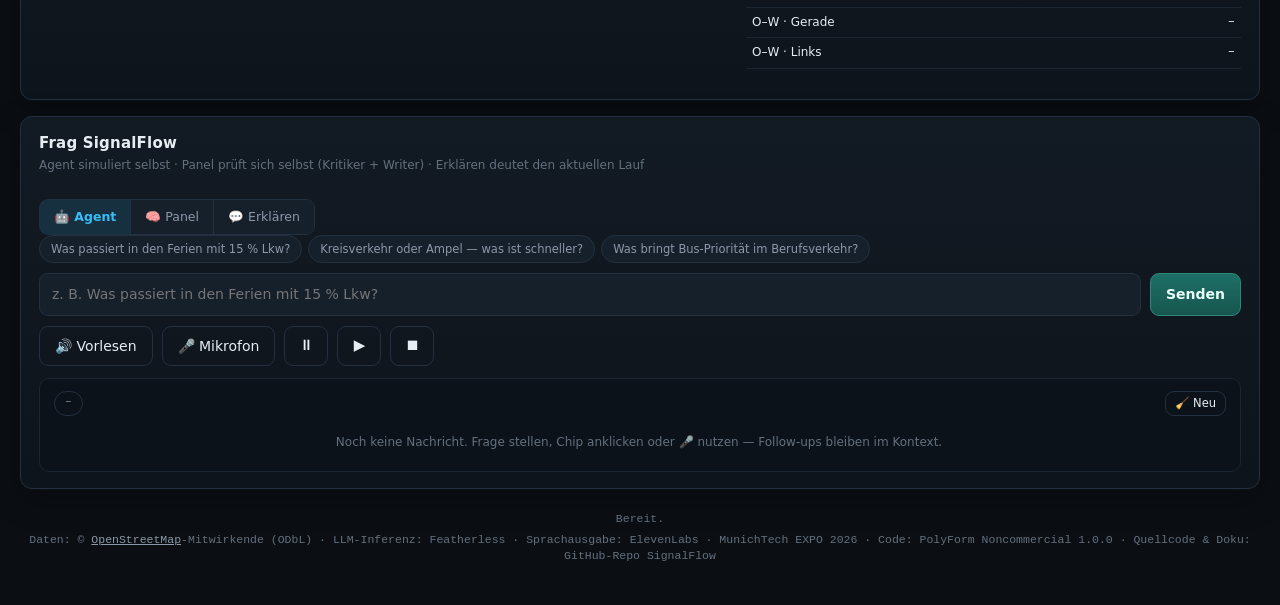
==== commit 703d8fdd: "Live-LLM scharf: .env-Modell-Bugfix, Chat mit Verlauf, Sprachsteuerung - integrations: load_env() VO" ====
--- a/web/index.html
+++ b/web/index.html
@@ -3,7 +3,7 @@
 <head>
 <meta charset="utf-8" />
 <meta name="viewport" content="width=device-width, initial-scale=1" />
-<title>SignalFlow · Adaptive Signal Control</title>
+<title>SignalFlow · Einzelkreuzung</title>
 <!-- No external assets: everything is local (.css / .js), works fully offline. -->
 <link rel="stylesheet" href="styles.css" />
 <link rel="icon" href="data:image/svg+xml,%3Csvg xmlns='http://www.w3.org/2000/svg' viewBox='0 0 32 32'%3E%3Crect x='11' y='3' width='10' height='26' rx='4' fill='%230e1620' stroke='%23243244' stroke-width='1.5'/%3E%3Ccircle cx='16' cy='9' r='2.6' fill='%23ef4444'/%3E%3Ccircle cx='16' cy='16' r='2.6' fill='%23f59e0b'/%3E%3Ccircle cx='16' cy='23' r='2.6' fill='%2322c55e'/%3E%3C/svg%3E" />
@@ -26,7 +26,7 @@
       </svg>
     </span>
     <div class="brand-text">
-      <h1>SignalFlow</h1>
+      <h1>SignalFlow · Einzelkreuzung</h1>
       <p class="sub">Adaptive signal control · explainable decisions</p>
     </div>
   </div>
@@ -320,12 +320,15 @@
         <button class="mode-btn" id="ask-mode-explain" type="button" title="Erklärt den aktuellen Lauf aus dem Decision-Log (schnell)">💬 Erklären</button>
       </div>
       <div class="ask-row">
-        <input id="ask-input" type="text" placeholder="z. B. Was passiert in den Ferien mit 15 % Lkw?" />
+        <input id="ask-input" type="text" maxlength="80" placeholder="z. B. Was passiert in den Ferien mit 15 % Lkw?" />
         <button id="ask-send" class="btn primary" type="button">Senden</button>
       </div>
       <div class="ask-actions">
         <button id="ask-speak" class="btn ghost" type="button" title="Antwort vorlesen">🔊 Vorlesen</button>
-        <button id="ask-mic" class="btn ghost" type="button" title="Frage per Mikrofon">🎤 Mikrofon</button>
+        <button id="ask-mic" class="btn ghost" type="button" title="Frage per Mikrofon (nochmals klicken = stoppen)">🎤 Mikrofon</button>
+        <button id="ask-audio-pause" class="btn ghost icon" type="button" title="Vorlesen pausieren">⏸</button>
+        <button id="ask-audio-resume" class="btn ghost icon" type="button" title="Vorlesen fortsetzen">▶</button>
+        <button id="ask-audio-stop" class="btn ghost icon" type="button" title="Vorlesen stoppen">⏹</button>
       </div>
       <details id="ask-steps" class="ask-steps" hidden>
         <summary>Werkzeugspuren des Agenten (<span id="ask-steps-n">0</span>)</summary>
@@ -334,8 +337,9 @@
       <div class="answer-box">
         <div class="answer-head">
           <span class="source-pill" id="ask-source">–</span>
-        </div>
-        <p id="ask-answer" class="answer-text">Noch keine Antwort. Stelle eine Frage zu den Simulationsergebnissen.</p>
+          <button id="ask-clear" class="btn ghost" type="button" title="Chatverlauf löschen — neuer Chat">🧹 Neu</button>
+        </div>
+        <div id="ask-chat" class="chat-box"></div>
       </div>
     </section>
   </aside>
--- a/web/styles.css
+++ b/web/styles.css
@@ -22,6 +22,7 @@
   --good:      #22c55e;
   --bad:       #ef4444;
   --mono: ui-monospace, SFMono-Regular, "SF Mono", Menlo, Consolas, monospace;
+  --cell-bg: #0a0e13;   /* Canvas-"Monitor" je Theme (Karten/Kreuzungen) */
   --sans: system-ui, -apple-system, "Segoe UI", Roboto, Helvetica, Arial, sans-serif;
   --radius: 12px;
   --shadow: 0 1px 0 rgba(255,255,255,.02), 0 10px 30px rgba(0,0,0,.35);
@@ -51,6 +52,7 @@
   --line:#d3dce7; --line-soft:#e3e9f1;
   --txt:#182430; --muted:#5b6b7d; --faint:#8798aa;
   --accent:#0d9488; --accent-2:#0369a1; --fixed:#64748b;
+  --cell-bg:#f6f4ef;
   --shadow: 0 1px 0 rgba(255,255,255,.6), 0 8px 24px rgba(23,42,64,.10);
   background:
     radial-gradient(1200px 600px at 80% -10%, rgba(13,148,136,.06), transparent 60%),
@@ -368,7 +370,7 @@
 }
 .canvas-cell{
   position:relative; border:1px solid var(--line-soft); border-radius:10px;
-  background:#0a0e13; overflow:hidden; aspect-ratio: 5 / 4;
+  background:var(--cell-bg, #0a0e13); overflow:hidden; aspect-ratio: 5 / 4;
 }
 .canvas-cell canvas{ display:block; width:100%; height:100%; }
 .canvas-title{
@@ -514,6 +516,29 @@
 .source-pill.fallback{ color:var(--yellow); border-color:rgba(245,158,11,.4); background:rgba(245,158,11,.08); }
 .answer-text{ margin:0; font-size:13.5px; color:#d7e0ea; white-space:pre-wrap; }
 
+/* Chat: Verlauf mit Follow-up-Kontext (Frage rechts, Antwort links) */
+.chat-box{
+  display:flex; flex-direction:column; gap:8px;
+  max-height:320px; overflow:auto; margin-top:10px; padding-right:2px;
+  scrollbar-width:thin;
+}
+.chat-box::-webkit-scrollbar{ width:6px; }
+.chat-box::-webkit-scrollbar-thumb{ background:var(--line); border-radius:3px; }
+.chat-box .chat-hint{ color:var(--faint); font-size:12px; text-align:center; margin:8px 0; }
+.msg{
+  border:1px solid var(--line-soft); border-radius:10px; padding:8px 11px;
+  font-size:13px; line-height:1.45; white-space:pre-wrap; word-break:break-word;
+}
+.msg.user{
+  background:rgba(56,189,248,.08); border-color:rgba(56,189,248,.35);
+  align-self:flex-end; max-width:85%; color:var(--txt); font-weight:550;
+}
+.msg.bot{ background:#0c1219; align-self:stretch; color:#d7e0ea; }
+body[data-theme="light"] .msg.bot{ background:#f4f7fb; color:var(--txt); }
+.msg.chat-thinking{ color:var(--faint); font-style:italic; }
+.answer-head{ justify-content:space-between; }
+#ask-clear{ font-size:11.5px; padding:3px 9px; }
+
 /* collapsible agent tool trace (above the answer) */
 .ask-mode{ margin:12px 0 0; }
 .ask-steps{ margin-top:12px; border:1px solid var(--line-soft); border-radius:10px;
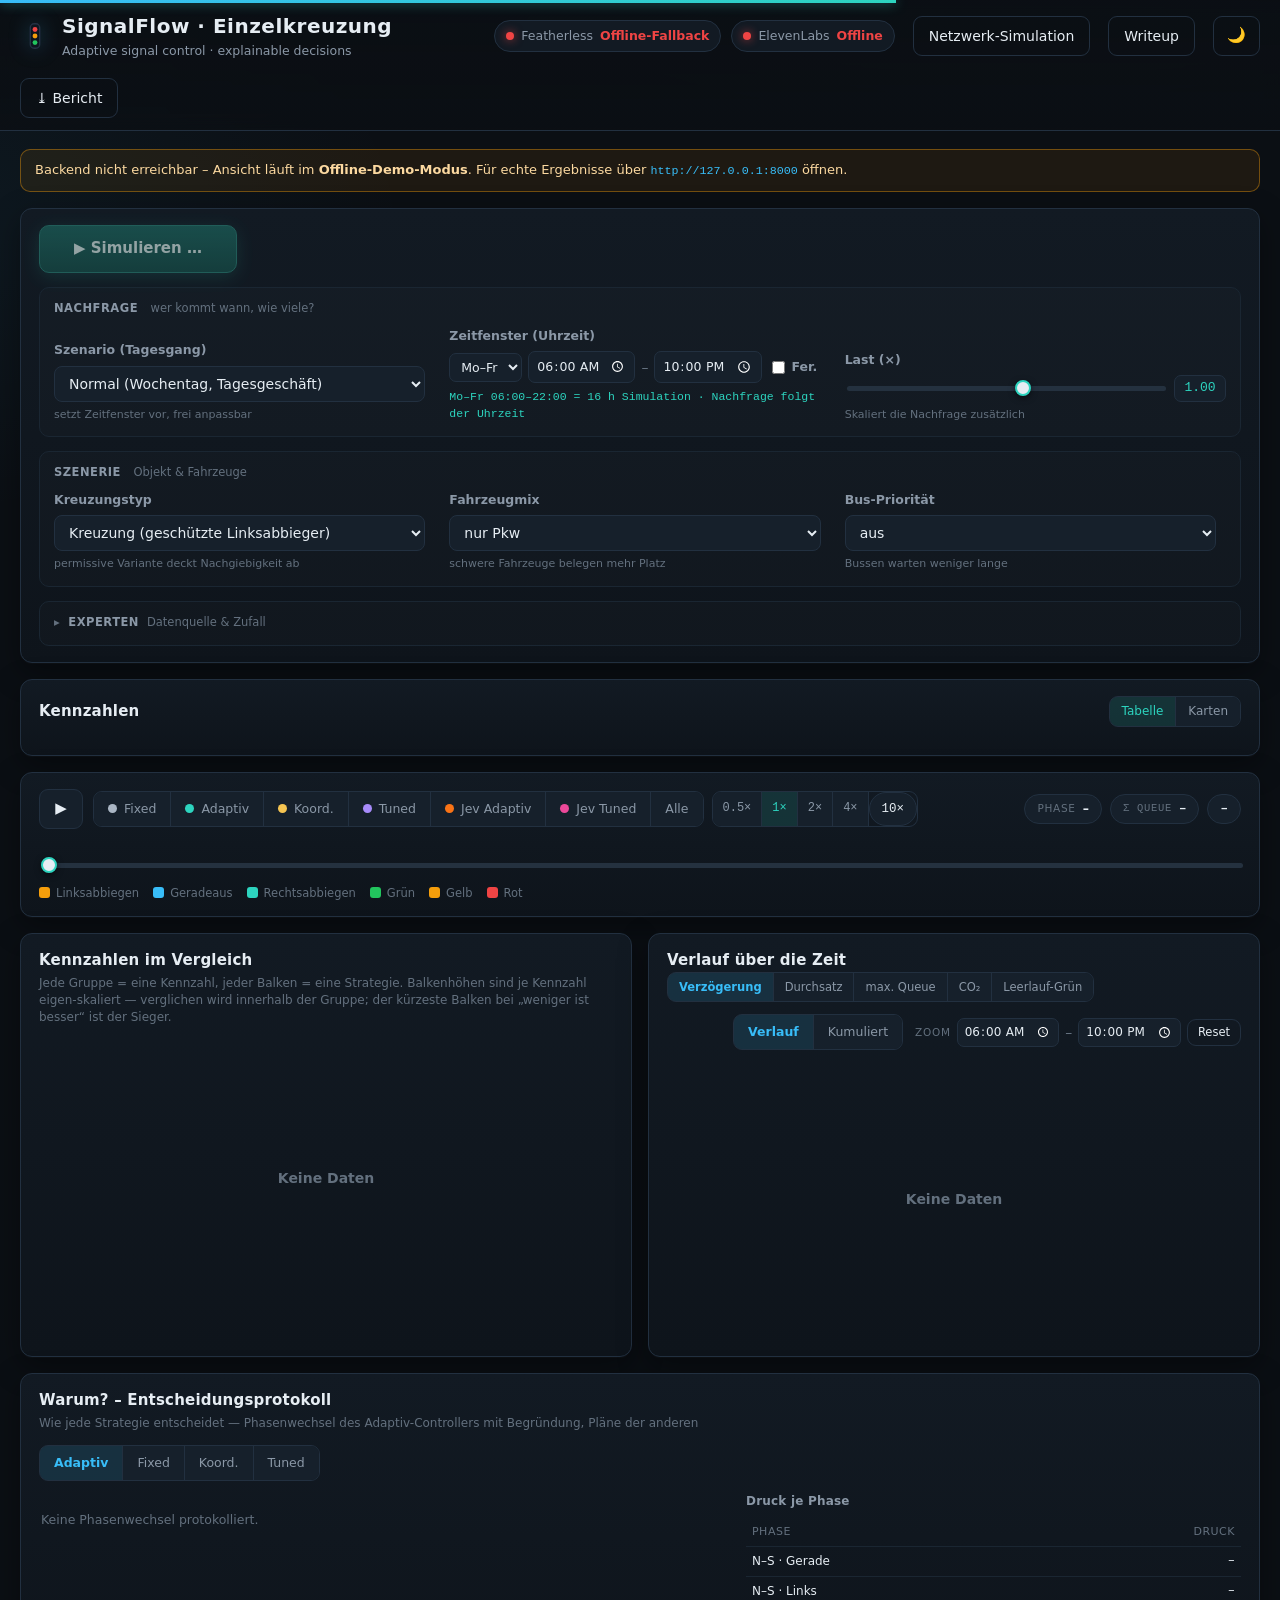
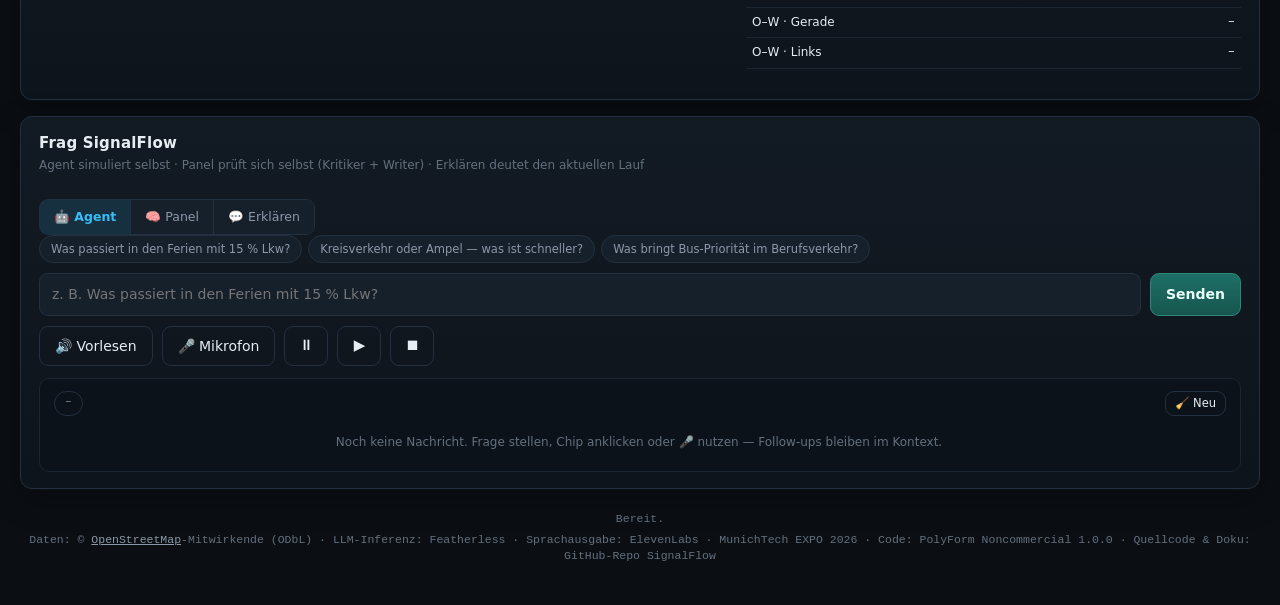
==== commit f52b47f2: "UI: Policy-Buttons fuer Jev Adaptiv + Jev Tuned (Einzelkreuzung) bzw. District-Jev (Netzwerk) Die po" ====
--- a/web/index.html
+++ b/web/index.html
@@ -198,7 +198,11 @@
                   title="Koord. (grüne Welle): Korridor-Takt 90 s, Splits zugunsten der Hauptachse"><i class="pdot" style="background:#f5c451"></i>Koord.</button>
           <button class="mode-btn pol-btn" data-pol="tuned" type="button"
                   title="Tuned: Webster-Pläne aus Stopp-Linien-Zählungen, je Tageszeit"><i class="pdot" style="background:#a78bfa"></i>Tuned</button>
-          <button class="mode-btn pol-btn all" data-pol="all" type="button" title="Alle vier Strategien anzeigen">Alle</button>
+          <button class="mode-btn pol-btn" data-pol="jev_adaptive" type="button"
+                  title="Jev Adaptiv: Max-Pressure, Phasenwechsel von typisiertem Jev-Decision-Modell bestätigt (Simple Jev, Featherless)"><i class="pdot" style="background:#f97316"></i>Jev Adaptiv</button>
+          <button class="mode-btn pol-btn" data-pol="jev_tuned" type="button"
+                  title="Jev Tuned: Plan aus Hackatron-Detektordaten, Jev-Scores kalibrieren die Kopfreserve je Tageszeit"><i class="pdot" style="background:#ec4899"></i>Jev Tuned</button>
+          <button class="mode-btn pol-btn all" data-pol="all" type="button" title="Alle Strategien anzeigen">Alle</button>
         </div>
 
         <div class="speeds" role="group" aria-label="Geschwindigkeit">
